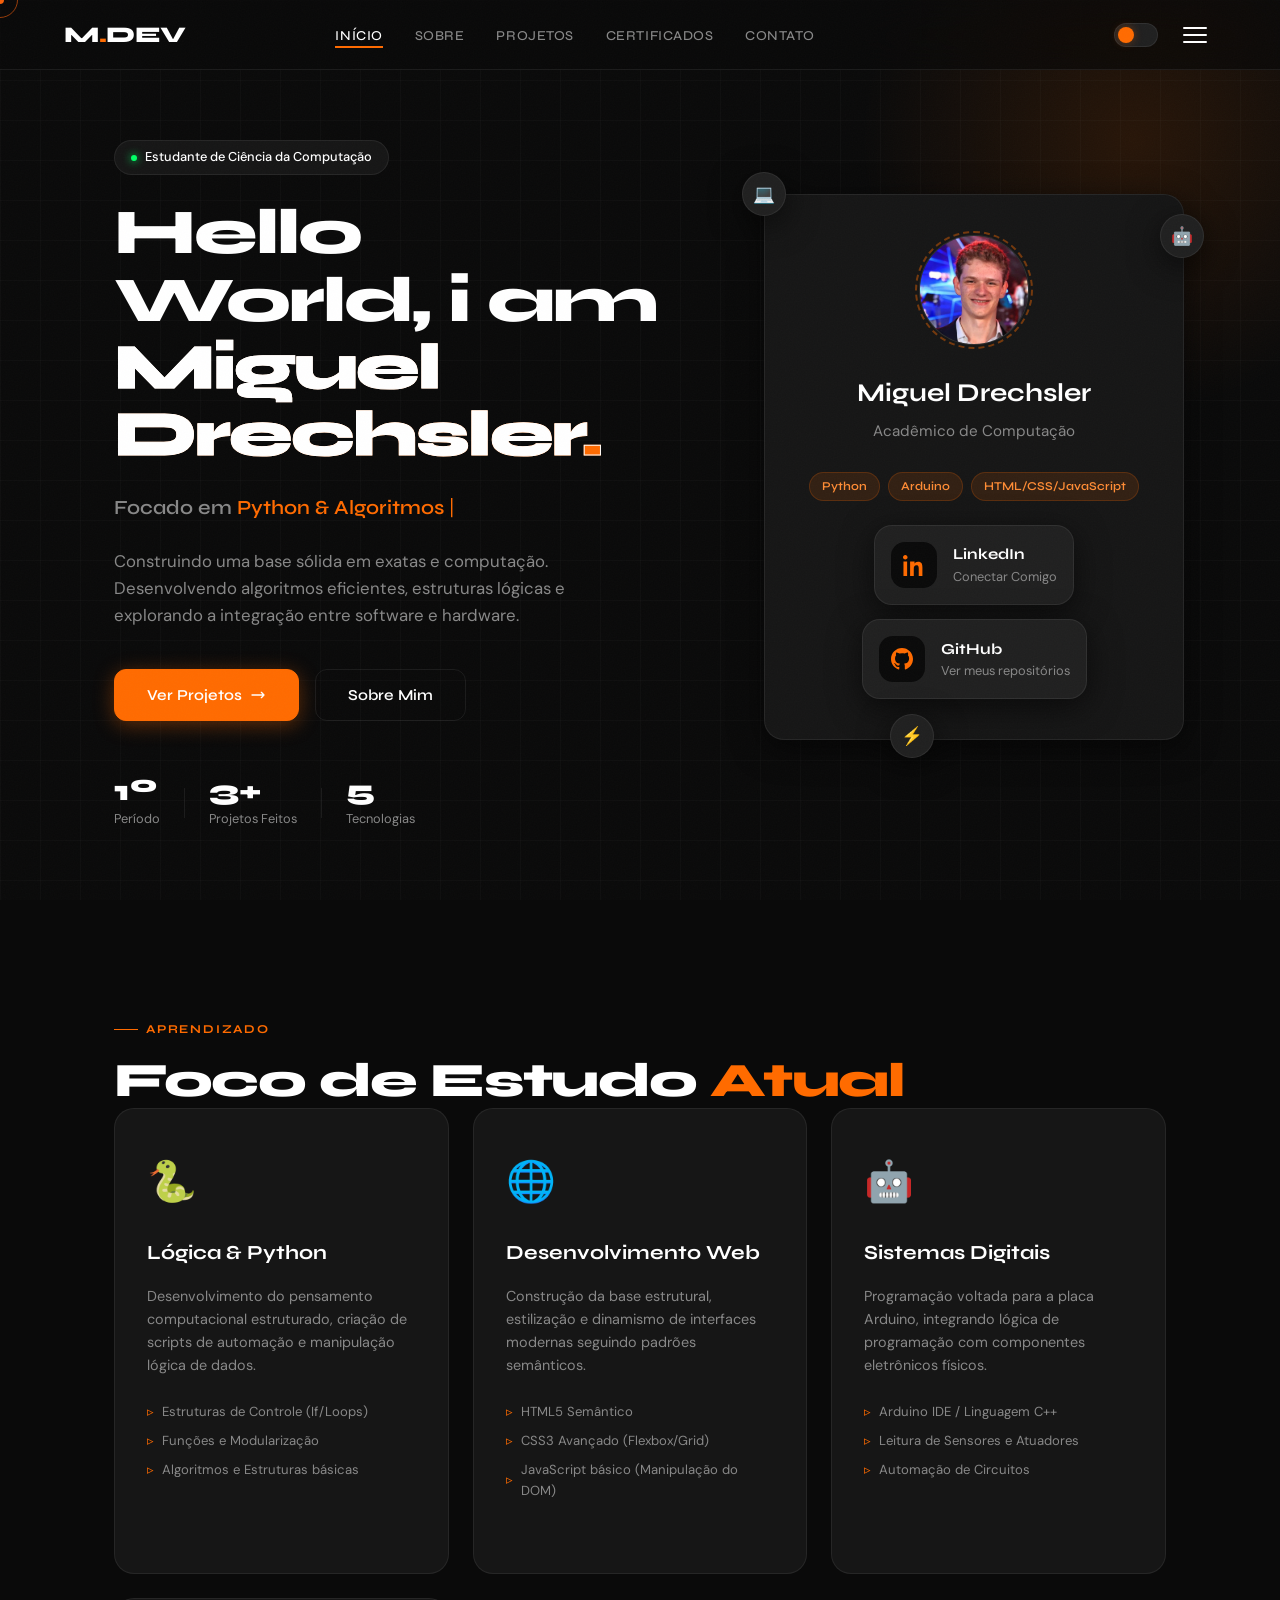
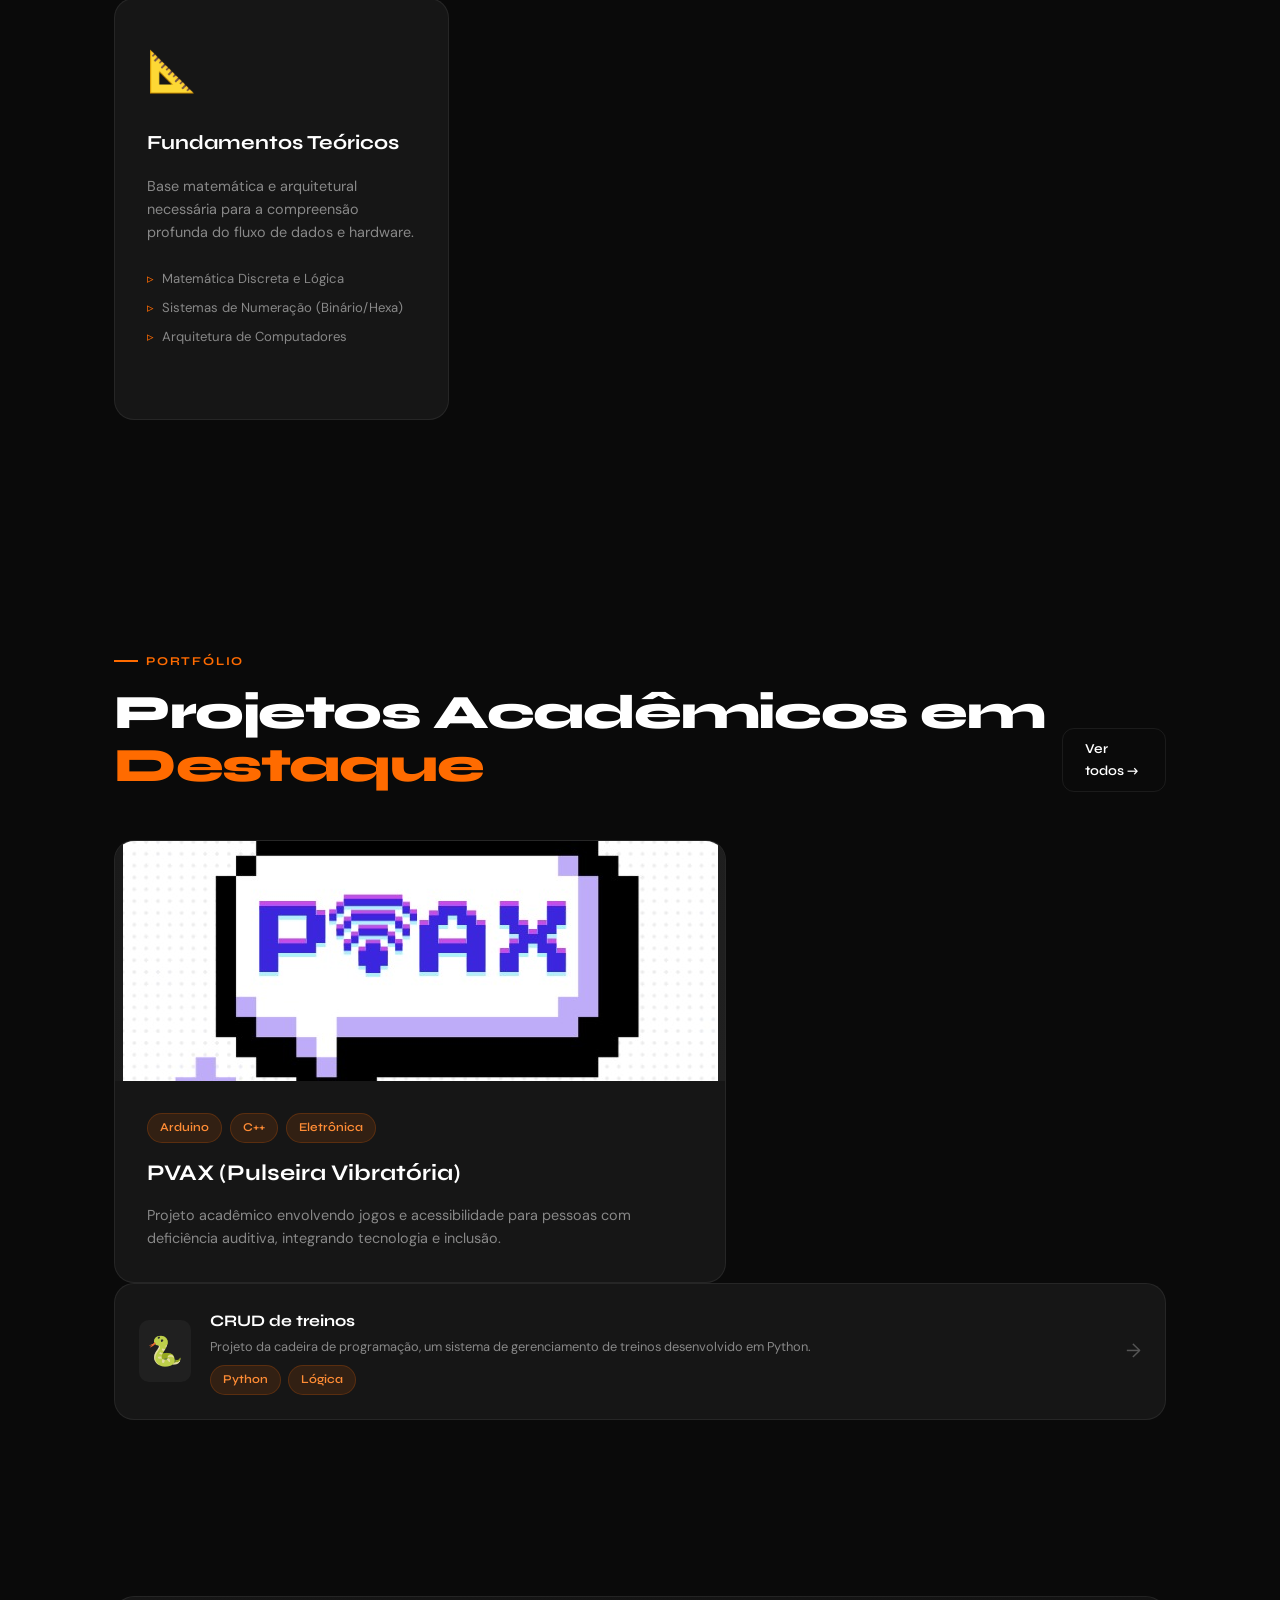
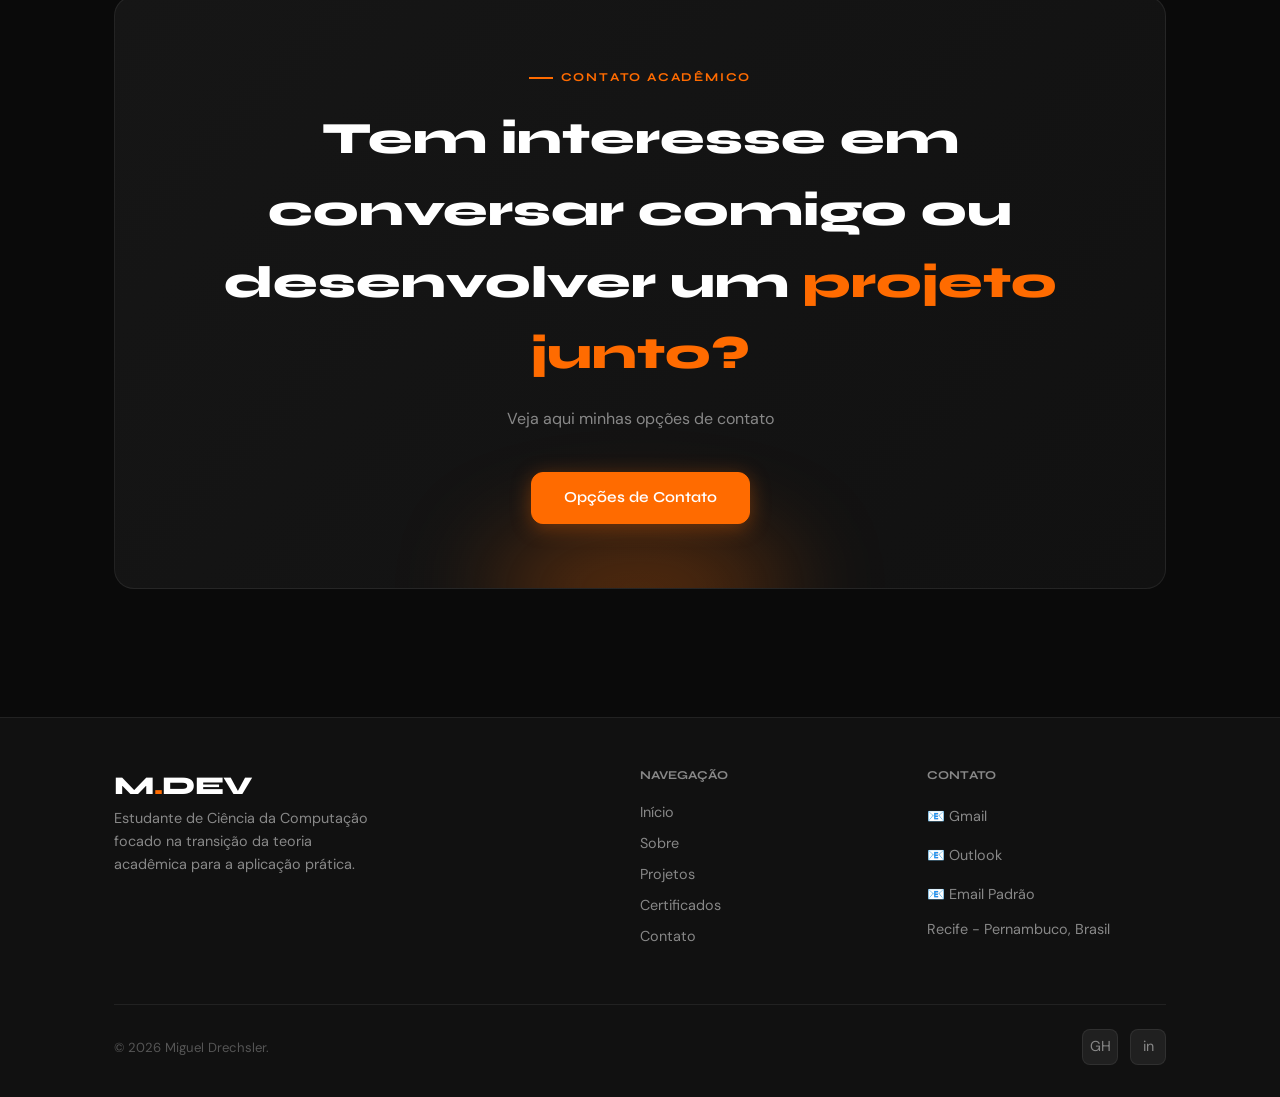
==== Meu Portfolio/index.html @ d8b0ecb0 "Arquivos do Portfolio" ====
<!DOCTYPE html>
<html lang="pt-BR" data-theme="dark">
<head>
  <meta charset="UTF-8">
  <meta name="viewport" content="width=device-width, initial-scale=1.0">
  <meta name="description" content="Portfólio acadêmico e profissional — Ciência da Computação">
  <title>Portfólio - Miguel</title>
  <link rel="stylesheet" href="style.css">
</head>
<body>

<div class="preloader" id="preloader">
  <div class="preloader-inner">
    <div class="preloader-logo">M<span>.</span>DEV</div>
    <div class="preloader-bar"></div>
  </div>
</div>

<div class="cursor">
  <div class="cursor-dot"></div>
  <div class="cursor-ring"></div>
</div>

<div class="progress-bar" id="progressBar"></div>

<nav class="navbar">
  <a href="index.html" class="nav-logo">M<span>.</span>DEV</a>
  <ul class="nav-links">
    <li><a href="index.html" class="active">Início</a></li>
    <li><a href="sobre.html">Sobre</a></li>
    <li><a href="projetos.html">Projetos</a></li>
    <li><a href="certificados.html">Certificados</a></li>
    <li><a href="contato.html">Contato</a></li>
  </ul>
  <div class="nav-actions">
    <button class="theme-toggle" title="Alternar tema">
      <span class="theme-toggle-icon moon"></span>
      <span class="theme-toggle-icon sun"></span>
    </button>
    <button class="hamburger" aria-label="Menu"><span></span><span></span><span></span></button>
  </div>
</nav>

<div class="mobile-menu">
  <a href="index.html">Início</a>
  <a href="sobre.html">Sobre</a>
  <a href="projetos.html">Projetos</a>
  <a href="certificados.html">Certificados</a>
  <a href="contato.html">Contato</a>
</div>

<section class="hero">
  <div class="hero-bg-orb"></div>
  <div class="hero-bg-grid"></div>

  <div class="container hero-inner">
    <div class="hero-content">
      <div class="hero-badge anim-up" style="animation-delay:0.1s">
        <span class="badge-dot"></span>
        Estudante de Ciência da Computação
      </div>

      <h1 class="hero-title anim-up" style="animation-delay:0.2s">
        Hello World, i am<br>
        <span class="hero-name">Miguel Drechsler<span class="dot">.</span></span>
      </h1>

      <div class="hero-roles anim-up" style="animation-delay:0.35s">
        <span class="role-label">Focado em </span>
        <span class="typed-wrapper">
          <span id="typedText" data-phrases='["Python & Algoritmos", "Desenvolvimento Web", "Projetos com Arduino", "JavaScript & Automação"]'>Python & Algoritmos</span>
          <span class="cursor-blink">|</span>
        </span>
      </div>

      <p class="hero-desc anim-up" style="animation-delay:0.5s">
        Construindo uma base sólida em exatas e computação. Desenvolvendo algoritmos eficientes, estruturas lógicas e explorando a integração entre software e hardware.
      </p>

      <div class="hero-actions anim-up" style="animation-delay:0.65s">
        <a href="projetos.html" class="btn btn-primary btn-lg">
          Ver Projetos
          <svg width="16" height="16" fill="none" viewBox="0 0 24 24" stroke="currentColor"><path stroke-linecap="round" stroke-linejoin="round" stroke-width="2" d="M17 8l4 4m0 0l-4 4m4-4H3"/></svg>
        </a>
        <a href="sobre.html" class="btn btn-outline btn-lg">Sobre Mim</a>
      </div>

      <div class="hero-stats anim-up" style="animation-delay:0.8s">
        <div class="stat-item">
          <strong data-counter data-target="1" data-suffix="º">0</strong>
          <span>Período</span>
        </div>
        <div class="stat-divider"></div>
        <div class="stat-item">
          <strong data-counter data-target="3" data-suffix="+">0</strong>
          <span>Projetos Feitos</span>
        </div>
        <div class="stat-divider"></div>
        <div class="stat-item">
          <strong data-counter data-target="5" data-suffix="">0</strong>
          <span>Tecnologias</span>
        </div>
      </div>
    </div>

    <div class="hero-visual anim-up" style="animation-delay:0.4s">
      <div class="hero-card-wrapper">
        <div class="tech-badge badge-1">💻</div>
        <div class="tech-badge badge-2">🤖</div>
        <div class="tech-badge badge-3">⚡</div>
        <div class="hero-card anim-float">
          <div class="hero-avatar">
            <div class="avatar-placeholder">
              <img src="Foto de perfil.jpeg" alt="Miguel Drechsler" class="avatar-image">
            </div>
            <div class="avatar-ring"></div>
          </div>
          <div class="hero-card-body">
            <h3>Miguel Drechsler</h3>
            <p>Acadêmico de Computação</p>
            <div class="hero-card-tags">
              <span class="tag">Python</span>
              <span class="tag">Arduino</span>
              <span class="tag">HTML/CSS/JavaScript</span>
            </div>

            <div class="hero-card-social">
              <a href="https://www.linkedin.com/in/miguel-drechsler" class="social-mini-card anim-float" target="_blank" rel="noreferrer noopener">
                <div class="social-mini-icon">
                  <svg viewBox="0 0 24 24" aria-hidden="true"><path d="M4.98 3.5C4.98 4.88 3.87 6 2.5 6S0 4.88 0 3.5 1.12 1 2.5 1 4.98 2.12 4.98 3.5zM.5 8.25h4V24h-4v-15.75zM8.75 8.25h3.83v2.16h.05c.53-1 1.83-2.06 3.76-2.06 4.03 0 4.78 2.66 4.78 6.12V24h-4v-7.53c0-1.8-.03-4.13-2.52-4.13-2.52 0-2.9 1.96-2.9 3.99V24h-4v-15.75z"/></svg>
                </div>
                <div class="social-mini-text">
                  <span class="social-mini-title">LinkedIn</span>
                  <span class="social-mini-subtitle">Conectar Comigo</span>
                </div>
              </a>

              <a href="https://github.com/miguel-drechsler" class="social-mini-card anim-float" target="_blank" rel="noreferrer noopener">
                <div class="social-mini-icon">
                  <svg viewBox="0 0 24 24" aria-hidden="true"><path d="M12 0C5.37 0 0 5.37 0 12c0 5.3 3.44 9.8 8.21 11.39.6.11.82-.26.82-.58v-2.17c-3.34.73-4.04-1.6-4.04-1.6-.55-1.4-1.34-1.78-1.34-1.78-1.1-.75.08-.74.08-.74 1.21.09 1.84 1.24 1.84 1.24 1.08 1.85 2.83 1.32 3.52 1.01.11-.79.43-1.32.78-1.62-2.67-.3-5.47-1.33-5.47-5.93 0-1.31.47-2.38 1.24-3.22-.13-.3-.54-1.52.12-3.17 0 0 1.01-.32 3.3 1.23a11.5 11.5 0 0 1 3.01-.4c1.02 0 2.05.14 3.01.4 2.28-1.55 3.29-1.23 3.29-1.23.67 1.65.26 2.87.13 3.17.77.84 1.23 1.91 1.23 3.22 0 4.61-2.81 5.62-5.49 5.92.44.38.83 1.13.83 2.28v3.39c0 .32.22.7.83.58C20.56 21.8 24 17.3 24 12c0-6.63-5.37-12-12-12z"/></svg>
                </div>
                <div class="social-mini-text">
                  <span class="social-mini-title">GitHub</span>
                  <span class="social-mini-subtitle">Ver meus repositórios</span>
                </div>
              </a>
            </div>
          </div>
        </div>
      </div>
    </div>
  </div>

  
</section>

<section class="section" id="servicos">
  <div class="container">
    <div class="section-header reveal">
      <p class="section-label">Aprendizado</p>
      <h2 class="section-title">Foco de Estudo <span>Atual</span></h2>
    </div>

    <div class="services-grid">
      <div class="service-card card reveal" data-delay="0">
        <div class="service-icon">🐍</div>
        <h3>Lógica & Python</h3>
        <p>Desenvolvimento do pensamento computacional estruturado, criação de scripts de automação e manipulação lógica de dados.</p>
        <ul class="service-list">
          <li>Estruturas de Controle (If/Loops)</li>
          <li>Funções e Modularização</li>
          <li>Algoritmos e Estruturas básicas</li>
        </ul>
      </div>

      <div class="service-card card reveal" data-delay="100">
        <div class="service-icon">🌐</div>
        <h3>Desenvolvimento Web</h3>
        <p>Construção da base estrutural, estilização e dinamismo de interfaces modernas seguindo padrões semânticos.</p>
        <ul class="service-list">
          <li>HTML5 Semântico</li>
          <li>CSS3 Avançado (Flexbox/Grid)</li>
          <li>JavaScript básico (Manipulação do DOM)</li>
        </ul>
      </div>

      <div class="service-card card reveal" data-delay="200">
        <div class="service-icon">🤖</div>
        <h3>Sistemas Digitais</h3>
        <p>Programação voltada para a placa Arduino, integrando lógica de programação com componentes eletrônicos físicos.</p>
        <ul class="service-list">
          <li>Arduino IDE / Linguagem C++</li>
          <li>Leitura de Sensores e Atuadores</li>
          <li>Automação de Circuitos</li>
        </ul>
      </div>

      <div class="service-card card reveal" data-delay="300">
        <div class="service-icon">📐</div>
        <h3>Fundamentos Teóricos</h3>
        <p>Base matemática e arquitetural necessária para a compreensão profunda do fluxo de dados e hardware.</p>
        <ul class="service-list">
          <li>Matemática Discreta e Lógica</li>
          <li>Sistemas de Numeração (Binário/Hexa)</li>
          <li>Arquitetura de Computadores</li>
        </ul>
      </div>
    </div>
  </div>
</section>

<section class="section featured-section">
  <div class="container">
    <div class="featured-header reveal">
      <div>
        <p class="section-label">Portfólio</p>
        <h2 class="section-title">Projetos Acadêmicos em <span>Destaque</span></h2>
      </div>
      <a href="projetos.html" class="btn btn-outline">Ver todos →</a>
    </div>

    <div class="featured-grid">
      <div class="featured-card card reveal" data-delay="0">
        <div class="featured-img">
          <div class="img-placeholder"><span><img src="pvaxlogo.png" alt="PVAX"></span></div>
          <div class="featured-overlay">
            <a href="projetos.html" class="btn btn-primary">Ver Detalhes</a>
          </div>
        </div>
        <div class="featured-info">
          <div class="featured-meta">
            <span class="tag">Arduino</span>
            <span class="tag">C++</span>
            <span class="tag">Eletrônica</span>
          </div>
          <h3>PVAX (Pulseira Vibratória)</h3>
          <p>Projeto acadêmico envolvendo jogos e acessibilidade para pessoas com deficiência auditiva, integrando tecnologia e inclusão.</p>
          </div>
        </div>
      </div>

      <div class="mini-projects">
        <div class="mini-card card reveal" data-delay="150">
          <div class="mini-icon">🐍</div>
          <div class="mini-info">
            <h4>CRUD de treinos</h4>
            <p>Projeto da cadeira de programação, um sistema de gerenciamento de treinos desenvolvido em Python.</p>
            <div class="mini-tags">
              <span class="tag">Python</span>
              <span class="tag">Lógica</span>
            </div>
          </div>
          <a href="projetos.html" class="mini-arrow">→</a>
        </div>
      </div>
    </div>
  </div>
</section>

<section class="cta-section reveal">
  <div class="container">
    <div class="cta-box">
      <div class="cta-glow"></div>
      <p class="section-label">Contato acadêmico</p>
      <h2>Tem interesse em conversar comigo ou desenvolver um <span>projeto junto?</span></h2>
      <p class="cta-sub">Veja aqui minhas opções de contato</p>
      <div class="cta-actions">
        <a href="contato.html" class="btn btn-primary btn-lg">Opções de Contato</a>
      </div>
    </div>
  </div>
</section>

<footer class="footer">
  <div class="container">
    <div class="footer-grid">
      <div class="footer-brand">
        <a href="index.html" class="nav-logo">M<span>.</span>DEV</a>
        <p>Estudante de Ciência da Computação focado na transição da teoria acadêmica para a aplicação prática.</p>
      </div>
      <div class="footer-col">
        <h4>Navegação</h4>
        <a href="index.html">Início</a>
        <a href="sobre.html">Sobre</a>
        <a href="projetos.html">Projetos</a>
        <a href="certificados.html">Certificados</a>
        <a href="contato.html">Contato</a>
      </div>
      <div class="footer-col">
        <h4>Contato</h4>
        <a href="https://mail.google.com/mail/?view=cm&to=miguel.drechsler@gmail.com" target="_blank" class="email-link">📧 Gmail</a>
        <a href="https://outlook.live.com/mail/0/?to=miguel.drechsler@gmail.com" target="_blank" class="email-link">📧 Outlook</a>
        <a href="mailto:miguel.drechsler@gmail.com" class="email-link">📧 Email Padrão</a>
        <p style="color: var(--text-muted); font-size: 0.9rem; margin-top: 0.5rem;">Recife - Pernambuco, Brasil</p>
      </div>
    </div>
    <div class="footer-bottom">
      <p>© 2026 Miguel Drechsler.</p>
      <div class="footer-social">
        <a href="https://github.com/miguel-drechsler" class="social-icon" title="GitHub">GH</a>
        <a href="https://www.linkedin.com/in/miguel-drechsler" class="social-icon" title="LinkedIn">in</a>
      </div>
    </div>
  </div>
</footer>

<button class="scroll-top" id="scrollTop" title="Voltar ao topo">↑</button>

<script src="main.js"></script>
</body>
</html>
---- Meu Portfolio/style.css ----
@import url('https://fonts.googleapis.com/css2?family=Syne:wght@400;500;600;700;800&family=DM+Sans:ital,opsz,wght@0,9..40,300;0,9..40,400;0,9..40,500;1,9..40,300&display=swap');

/* ── VARIÁVEIS ── */
:root {
  --orange:        #FF6B00;
  --orange-light:  #FF8C35;
  --orange-dim:    rgba(255, 107, 0, 0.12);
  --orange-glow:   rgba(255, 107, 0, 0.35);

  --bg:            #0A0A0A;
  --bg-2:          #111111;
  --bg-3:          #1A1A1A;
  --surface:       #161616;
  --surface-2:     #202020;
  --border:        rgba(255,255,255,0.07);
  --border-hover:  rgba(255, 107, 0, 0.45);
  --text:          #ffffff;
  --text-muted:    #888888;
  --text-dim:      #555555;
  --shadow:        0 8px 32px rgba(0,0,0,0.6);
  --shadow-orange: 0 8px 32px rgba(255,107,0,0.25);

  --font-head:     'Syne', sans-serif;
  --font-body:     'DM Sans', sans-serif;

  --radius:        12px;
  --radius-lg:     20px;
  --transition:    0.3s cubic-bezier(0.4, 0, 0.2, 1);
  --nav-h:         70px;
}

[data-theme="light"] {
  --bg:            #FAFAFA;
  --bg-2:          #F3F3F3;
  --bg-3:          #ECECEC;
  --surface:       #FFFFFF;
  --surface-2:     #F7F7F7;
  --border:        rgba(0,0,0,0.08);
  --border-hover:  rgba(255, 107, 0, 0.5);
  --text:          #111111;
  --text-muted:    #666666;
  --text-dim:      #AAAAAA;
  --shadow:        0 8px 32px rgba(0,0,0,0.10);
  --shadow-orange: 0 8px 32px rgba(255,107,0,0.18);
}

/* ── RESET ── */
*, *::before, *::after { box-sizing: border-box; margin: 0; padding: 0; }
html { scroll-behavior: smooth; font-size: 16px; }
body {
  font-family: var(--font-body);
  background: var(--bg);
  color: var(--text);
  line-height: 1.6;
  transition: background var(--transition), color var(--transition);
  overflow-x: hidden;
}
a { color: inherit; text-decoration: none; }
img { max-width: 100%; display: block; }
ul { list-style: none; }

::-webkit-scrollbar { width: 6px; }
::-webkit-scrollbar-track { background: var(--bg); }
::-webkit-scrollbar-thumb { background: var(--orange); border-radius: 3px; }
::selection { background: var(--orange); color: #fff; }

/* ── CURSOR ── */
body { cursor: none; }
.cursor {
  position: fixed;
  top: 0;
  left: 0;
  pointer-events: none;
  z-index: 9999;
  mix-blend-mode: difference;
}
.cursor-dot {
  width: 8px; height: 8px;
  background: var(--orange);
  border-radius: 50%;
  position: fixed;
  transform: translate(-50%, -50%);
  transition: transform 0.1s;
}
.cursor-ring {
  width: 36px; height: 36px;
  border: 1.5px solid var(--orange);
  border-radius: 50%;
  position: fixed;
  transform: translate(-50%, -50%);
  transition: transform 0.15s, width 0.25s, height 0.25s, opacity 0.25s;
  opacity: 0.6;
}
.cursor-ring.hover { width: 56px; height: 56px; opacity: 1; }

body::after {
  content: ''; position: fixed; inset: 0; pointer-events: none; z-index: 9990; opacity: 0.025;
  background-image: url("data:image/svg+xml,%3Csvg viewBox='0 0 200 200' xmlns='http://www.w3.org/2000/svg'%3E%3Cfilter id='n'%3E%3CfeTurbulence type='fractalNoise' baseFrequency='0.75' numOctaves='4' stitchTiles='stitch'/%3E%3C/filter%3E%3Crect width='100%25' height='100%25' filter='url(%23n)' opacity='1'/%3E%3C/svg%3E");
  background-size: 200px;
}

/* ── NAVBAR ── */
.navbar {
  position: fixed; top: 0; left: 0; right: 0; height: var(--nav-h); z-index: 1000;
  display: flex; align-items: center; padding: 0 5%; background: rgba(10,10,10,0.75);
  backdrop-filter: blur(20px) saturate(180%); border-bottom: 1px solid var(--border); transition: background var(--transition), border-color var(--transition);
}
[data-theme="light"] .navbar { background: rgba(250,250,250,0.82); }
.nav-logo { font-family: var(--font-head); font-weight: 800; font-size: 1.4rem; letter-spacing: -0.5px; color: var(--text); flex: 0 0 auto; }
.nav-logo span { color: var(--orange); }
.nav-links { display: flex; align-items: center; gap: 2rem; margin: 0 auto; }
.nav-links a { font-family: var(--font-head); font-size: 0.85rem; font-weight: 500; letter-spacing: 0.04em; text-transform: uppercase; color: var(--text-muted); position: relative; transition: color var(--transition); }
.nav-links a::after { content: ''; position: absolute; bottom: -4px; left: 0; width: 0; height: 1.5px; background: var(--orange); transition: width var(--transition); }
.nav-links a:hover, .nav-links a.active { color: var(--text); }
.nav-links a:hover::after, .nav-links a.active::after { width: 100%; }
.nav-actions { display: flex; align-items: center; gap: 1rem; margin-left: auto; }

/* ── TOGGLE ── */
.theme-toggle { width: 44px; height: 24px; background: var(--surface-2); border: 1px solid var(--border); border-radius: 12px; cursor: pointer; position: relative; transition: background var(--transition); }
.hamburger { width: 42px; height: 42px; align-items: center; justify-content: center; }
.theme-toggle::before { content: ''; position: absolute; top: 3px; left: 3px; width: 16px; height: 16px; background: var(--orange); border-radius: 50%; transition: transform var(--transition); box-shadow: 0 0 8px var(--orange-glow); }
[data-theme="light"] .theme-toggle::before { transform: translateX(20px); }
.theme-toggle-icon { position: absolute; font-size: 0.65rem; top: 50%; transform: translateY(-50%); }
.theme-toggle-icon.moon { right: 6px; }
.theme-toggle-icon.sun  { left: 6px; }

/* ── HERO ── */
.hero { min-height: 100vh; display: flex; align-items: center; position: relative; padding-top: var(--nav-h); overflow: hidden; }
.hero-bg-orb { position: absolute; top: -15%; right: -10%; width: 550px; height: 550px; background: radial-gradient(circle, var(--orange-dim) 0%, transparent 70%); pointer-events: none; }
.hero-bg-grid { position: absolute; inset: 0; background-image: linear-gradient(var(--border) 1px, transparent 1px), linear-gradient(90deg, var(--border) 1px, transparent 1px); background-size: 40px 40px; opacity: 0.3; pointer-events: none; }
.hero-inner { display: grid; grid-template-columns: 1.1fr 0.9fr; gap: 3rem; align-items: center; }
.hero-badge { display: inline-flex; align-items: center; gap: 0.5rem; background: var(--surface); border: 1px solid var(--border); padding: 0.4rem 1rem; border-radius: 50px; font-size: 0.8rem; font-weight: 500; margin-bottom: 1.5rem; }
.badge-dot { width: 6px; height: 6px; background: #00FF66; border-radius: 50%; box-shadow: 0 0 8px #00FF66; }
.hero-title { font-family: var(--font-head); font-size: clamp(2.5rem, 5vw, 4.2rem); font-weight: 800; line-height: 1.05; letter-spacing: -0.03em; margin-bottom: 1.5rem; }
.hero-name { color: transparent; -webkit-text-stroke: 1px var(--text); background: linear-gradient(135deg, var(--text), var(--orange)); -webkit-background-clip: text; background-clip: text; color: inherit; }
.hero-name .dot { color: var(--orange); }
.hero-roles { font-family: var(--font-head); font-size: 1.25rem; font-weight: 600; margin-bottom: 1.5rem; }
.hero-roles .role-label { color: var(--text-muted); }
.typed-wrapper { color: var(--orange); position: relative; }
.cursor-blink { animation: fadeIn 0.6s infinite alternate; font-weight: 300; }
.hero-desc { font-size: 1.05rem; color: var(--text-muted); max-width: 520px; margin-bottom: 2.5rem; }
.hero-actions { display: flex; gap: 1rem; margin-bottom: 3.5rem; }
.hero-stats { display: flex; align-items: center; gap: 1.5rem; }
.stat-item { display: flex; flex-direction: column; }
.stat-item strong { font-family: var(--font-head); font-size: 1.8rem; font-weight: 800; color: var(--text); line-height: 1; }
.stat-item span { font-size: 0.8rem; color: var(--text-muted); margin-top: 0.25rem; }
.stat-divider { width: 1px; height: 30px; background: var(--border); }

/* VISUAL HERO */
.hero-visual { position: relative; display: flex; align-items: center; justify-content: flex-end; }
.hero-card-wrapper { position: relative; width: 100%; max-width: 420px; overflow: visible; transform: translate(18px, -18px); }
.hero-card { background: var(--surface); border: 1px solid var(--border); padding: 2.5rem; border-radius: var(--radius-lg); box-shadow: var(--shadow); text-align: center; position: relative; z-index: 1; }
.hero-avatar { width: 110px; height: 110px; margin: 0 auto 1.75rem; position: relative; }
.avatar-placeholder { width: 100%; height: 100%; background: var(--surface-2); border-radius: 50%; overflow: hidden; display: flex; align-items: center; justify-content: center; border: 1px solid var(--border); }
.avatar-placeholder img.avatar-image { width: 100%; height: 100%; object-fit: cover; display: block; }
.avatar-ring { position: absolute; inset: -4px; border: 2px dashed var(--orange); border-radius: 50%; animation: spin 20s linear infinite; opacity: 0.4; }
.hero-card h3 { font-family: var(--font-head); font-size: 1.6rem; font-weight: 700; margin-bottom: 0.35rem; }
.hero-card p { font-size: 0.95rem; color: var(--text-muted); margin-bottom: 1.75rem; }
.hero-card-tags { display: flex; justify-content: center; gap: 0.5rem; flex-wrap: wrap; }

.hero-card-social {
  display: flex;
  flex-wrap: wrap;
  justify-content: center;
  gap: 0.9rem;
  margin-top: 1.5rem;
}

.social-mini-card {
  display: flex;
  align-items: center;
  gap: 1rem;
  min-width: 170px;
  padding: 1rem 1rem;
  background: var(--surface-2);
  border: 1px solid var(--border);
  border-radius: 18px;
  box-shadow: var(--shadow);
  transition: transform var(--transition), border-color var(--transition), box-shadow var(--transition), background var(--transition);
}

.social-mini-card:hover {
  transform: translateY(-6px);
  border-color: var(--orange);
  box-shadow: var(--shadow-orange);
}

.social-mini-icon {
  width: 46px;
  height: 46px;
  display: grid;
  place-items: center;
  background: var(--bg);
  border-radius: 14px;
}

.social-mini-icon svg {
  width: 22px;
  height: 22px;
  fill: var(--orange);
}

.social-mini-text {
  display: flex;
  flex-direction: column;
  text-align: left;
}

.social-mini-title {
  font-family: var(--font-head);
  font-size: 0.95rem;
  font-weight: 700;
}

.social-mini-subtitle {
  font-size: 0.8rem;
  color: var(--text-muted);
}

.social-mini-card:hover .social-mini-icon {
  transform: translateY(-1px);
}

.tech-badge {
  position: absolute;
  width: 44px;
  height: 44px;
  display: flex;
  align-items: center;
  justify-content: center;
  font-size: 1.1rem;
  background: var(--surface-2);
  border: 1px solid var(--border);
  border-radius: 50%;
  box-shadow: var(--shadow);
  animation: float 4s ease-in-out infinite;
  z-index: 2;
}
.badge-1 { top: -22px; left: -22px; animation-delay: 0s; }
.badge-2 { top: 20px; right: -20px; animation-delay: 1s; }
.badge-3 { bottom: -18px; left: 30%; animation-delay: 2s; }

.scroll-hint { position: absolute; bottom: 2rem; left: 50%; transform: translateX(-50%); display: flex; flex-direction: column; align-items: center; gap: 0.5rem; font-size: 0.75rem; color: var(--text-dim); letter-spacing: 0.05em; text-transform: uppercase; }
.scroll-mouse { width: 18px; height: 28px; border: 1.5px solid var(--text-dim); border-radius: 10px; position: relative; }
.scroll-wheel { width: 3px; height: 6px; background: var(--orange); border-radius: 2px; position: absolute; top: 4px; left: 50%; transform: translateX(-50%); animation: float 1.5s infinite; }

/* ── CARDS CORRIGIDOS (Z-INDEX ADICIONADO) ── */
.card {
  background: var(--surface);
  border: 1px solid var(--border);
  border-radius: var(--radius-lg);
  transition: all var(--transition);
  position: relative;
  overflow: hidden;
  z-index: 1; /* Mantém o conteúdo base por cima do background */
}
.card::before {
  content: '';
  position: absolute;
  inset: 0;
  border-radius: var(--radius-lg);
  border: 1px solid transparent;
  background: linear-gradient(var(--surface), var(--surface)) padding-box, linear-gradient(135deg, transparent 40%, var(--orange) 100%) border-box;
  opacity: 0;
  transition: opacity var(--transition);
  z-index: -1; /* FIX: Joga o efeito visual para trás, evitando ocultar textos */
}
.card:hover { transform: translateY(-4px); box-shadow: var(--shadow-orange); }
.card:hover::before { opacity: 1; }

.services-grid { display: grid; grid-template-columns: repeat(auto-fit, minmax(250px, 1fr)); gap: 1.5rem; }
.service-card { padding: 2.5rem 2rem; }
.service-icon { font-size: 2.5rem; margin-bottom: 1.5rem; }
.service-card h3 { font-family: var(--font-head); font-size: 1.25rem; font-weight: 700; margin-bottom: 1rem; }
.service-card p { font-size: 0.9rem; color: var(--text-muted); margin-bottom: 1.5rem; }
.service-list { display: flex; flex-direction: column; gap: 0.5rem; margin-bottom: 2rem; }
.service-list li { font-size: 0.82rem; color: var(--text-muted); display: flex; align-items: center; gap: 0.5rem; }
.service-list li::before { content: '▹'; color: var(--orange); }
.service-link { font-family: var(--font-head); font-size: 0.8rem; font-weight: 700; color: var(--orange); text-transform: uppercase; }

.featured-header { display: flex; justify-content: space-between; align-items: flex-end; margin-bottom: 3rem; }
.featured-grid { display: grid; grid-template-columns: 1.2fr 0.8fr; gap: 2rem; }
.featured-card { display: flex; flex-direction: column; height: 100%; }
.featured-img { height: 240px; background: var(--surface-2); position: relative; overflow: hidden; }
.img-placeholder { width: 100%; height: 100%; display: flex; align-items: center; justify-content: center; font-size: 4rem; background: linear-gradient(135deg, var(--bg-3), var(--surface-2)); }
.featured-overlay { position: absolute; inset: 0; background: rgba(10,10,10,0.8); display: flex; align-items: center; justify-content: center; opacity: 0; transition: opacity var(--transition); }
.featured-card:hover .featured-overlay { opacity: 1; }
.featured-info { padding: 2rem; display: flex; flex-direction: column; gap: 0.8rem; }
.featured-meta { display: flex; gap: 0.5rem; }
.featured-info h3 { font-family: var(--font-head); font-size: 1.4rem; font-weight: 700; }
.featured-info p { font-size: 0.9rem; color: var(--text-muted); }
.featured-links { display: flex; gap: 1rem; margin-top: 0.5rem; }
.featured-link { font-size: 0.85rem; font-weight: 600; color: var(--orange); }

.mini-projects { display: flex; flex-direction: column; gap: 1rem; }
.mini-card { display: flex; align-items: center; padding: 1.5rem; gap: 1.2rem; }
.mini-icon { font-size: 1.8rem; padding: 0.5rem; background: var(--surface-2); border-radius: 10px; }
.mini-info { flex: 1; }
.mini-info h4 { font-family: var(--font-head); font-size: 1rem; font-weight: 700; margin-bottom: 0.2rem; }
.mini-info p { font-size: 0.8rem; color: var(--text-muted); margin-bottom: 0.5rem; }
.mini-tags { display: flex; gap: 0.4rem; }
.mini-arrow { font-size: 1.2rem; color: var(--text-dim); transition: color var(--transition); }
.mini-card:hover .mini-arrow { color: var(--orange); }

.cta-section { padding: 4rem 0 8rem; }
.cta-box { background: linear-gradient(135deg, var(--surface) 0%, var(--bg-2) 100%); border: 1px solid var(--border); padding: 4rem 2rem; border-radius: var(--radius-lg); text-align: center; position: relative; overflow: hidden; }
.cta-glow { position: absolute; bottom: -50px; left: 50%; transform: translateX(-50%); width: 300px; height: 100px; background: var(--orange-glow); filter: blur(50px); border-radius: 50%; pointer-events: none; }
.cta-box h2 { font-family: var(--font-head); font-size: clamp(1.8rem, 4vw, 2.8rem); font-weight: 800; margin-bottom: 1rem; }
.cta-box h2 span { color: var(--orange); }
.cta-sub { color: var(--text-muted); max-width: 500px; margin: 0 auto 2.5rem; font-size: 1rem; }
.cta-actions { display: flex; justify-content: center; gap: 1rem; }

/* ── BOTOES ── */
.btn { display: inline-flex; align-items: center; gap: 0.5rem; padding: 0.6rem 1.4rem; border-radius: var(--radius); font-family: var(--font-head); font-size: 0.85rem; font-weight: 600; cursor: pointer; transition: all var(--transition); border: 1.5px solid transparent; position: relative; overflow: hidden; }
.btn::after { content: ''; position: absolute; inset: 0; background: rgba(255,255,255,0.1); transform: translateY(100%); transition: transform 0.35s cubic-bezier(0.4,0,0.2,1); }
.btn:hover::after { transform: translateY(0); }
.btn-primary { background: var(--orange); color: #fff; border-color: var(--orange); box-shadow: 0 4px 20px var(--orange-glow); }
.btn-primary:hover { transform: translateY(-2px); box-shadow: 0 8px 28px var(--orange-glow); }
.btn-outline { background: transparent; color: var(--text); border-color: var(--border); }
.btn-outline:hover { border-color: var(--orange); color: var(--orange); transform: translateY(-2px); }
.btn-lg { padding: 0.8rem 2rem; font-size: 0.95rem; }

/* HAMBURGER */
.hamburger { display: flex; flex-direction: column; gap: 5px; cursor: pointer; padding: 4px; border: none; background: transparent; }
.hamburger span { display: block; width: 24px; height: 2px; background: var(--text); border-radius: 2px; transition: all var(--transition); }
.hamburger.open span:nth-child(1) { transform: translateY(7px) rotate(45deg); }
.hamburger.open span:nth-child(2) { opacity: 0; }
.hamburger.open span:nth-child(3) { transform: translateY(-7px) rotate(-45deg); }

.mobile-menu { display: none; position: fixed; top: var(--nav-h); left: 0; right: 0; background: var(--bg-2); border-bottom: 1px solid var(--border); padding: 2rem 5%; flex-direction: column; gap: 1.5rem; z-index: 999; transform: translateY(-10px); opacity: 0; transition: all var(--transition); }
.mobile-menu.open { display: flex; transform: translateY(0); opacity: 1; }
.mobile-menu a { font-family: var(--font-head); font-size: 1.1rem; font-weight: 600; color: var(--text-muted); transition: color var(--transition); }
.mobile-menu a:hover { color: var(--orange); }

.container { max-width: 1180px; margin: 0 auto; padding: 0 5%; }
.section { padding: 7rem 0; }
.section-label { display: inline-flex; align-items: center; gap: 0.5rem; font-family: var(--font-head); font-size: 0.75rem; font-weight: 700; letter-spacing: 0.15em; text-transform: uppercase; color: var(--orange); margin-bottom: 1rem; }
.section-label::before { content: ''; display: block; width: 24px; height: 1.5px; background: var(--orange); }
.section-title { font-family: var(--font-head); font-size: clamp(2rem, 4vw, 3rem); font-weight: 800; line-height: 1.1; letter-spacing: -0.03em; color: var(--text); }
.section-title span { color: var(--orange); }

.page-hero { padding: calc(var(--nav-h) + 4rem) 0 4rem; background: var(--bg); position: relative; overflow: hidden; }
.page-hero::before { content: ''; position: absolute; top: 0; left: -10%; width: 60%; height: 100%; background: radial-gradient(ellipse at center, var(--orange-dim) 0%, transparent 70%); pointer-events: none; }
.page-hero-title { font-family: var(--font-head); font-size: clamp(2.5rem, 6vw, 4.5rem); font-weight: 800; letter-spacing: -0.04em; line-height: 1; }
.page-hero-sub { color: var(--text-muted); font-size: 1.1rem; margin-top: 1rem; max-width: 540px; }

.tag { display: inline-block; padding: 0.25rem 0.75rem; background: var(--orange-dim); color: var(--orange-light); border: 1px solid rgba(255,107,0,0.2); border-radius: 50px; font-size: 0.75rem; font-weight: 600; font-family: var(--font-head); }
.grid-2 { display: grid; grid-template-columns: repeat(2, 1fr); gap: 1.5rem; }
.grid-3 { display: grid; grid-template-columns: repeat(3, 1fr); gap: 1.5rem; }

@keyframes fadeUp { from { opacity: 0; transform: translateY(30px); } to { opacity: 1; transform: translateY(0); } }
@keyframes fadeIn { from { opacity: 0; } to { opacity: 1; } }
@keyframes float { 0%, 100% { transform: translateY(0); } 50% { transform: translateY(-8px); } }
@keyframes spin { to { transform: rotate(360deg); } }

.anim-up { animation: fadeUp 0.7s ease both; }
.anim-float { animation: float 3s ease-in-out infinite; }
.reveal { opacity: 0; transform: translateY(32px); transition: opacity 0.7s ease, transform 0.7s ease; }
.reveal.visible { opacity: 1; transform: translateY(0); }

.footer { background: var(--bg-2); border-top: 1px solid var(--border); padding: 3rem 0 2rem; }
.footer-grid { display: grid; grid-template-columns: 2fr 1fr 1fr; gap: 3rem; margin-bottom: 3rem; }
.footer-brand .nav-logo { font-size: 1.6rem; margin-bottom: 0.75rem; }
.footer-brand p { color: var(--text-muted); font-size: 0.9rem; max-width: 260px; }
.footer-col h4 { font-family: var(--font-head); font-size: 0.75rem; font-weight: 700; text-transform: uppercase; color: var(--text-muted); margin-bottom: 1rem; }
.footer-col a { display: block; color: var(--text-muted); font-size: 0.9rem; margin-bottom: 0.5rem; transition: color var(--transition); }
.footer-col a:hover { color: var(--orange); }
.footer-bottom { border-top: 1px solid var(--border); padding-top: 1.5rem; display: flex; justify-content: space-between; align-items: center; flex-wrap: wrap; gap: 1rem; }
.footer-bottom p { color: var(--text-dim); font-size: 0.82rem; }
.footer-social { display: flex; gap: 0.75rem; }
.social-icon { width: 36px; height: 36px; background: var(--surface-2); border: 1px solid var(--border); border-radius: 8px; display: inline-flex; align-items: center; justify-content: center; font-size: 0.9rem; color: var(--text-muted); transition: all var(--transition); }
.social-icon:hover { background: var(--orange); border-color: var(--orange); color: #fff; transform: translateY(-3px); }

.preloader { position: fixed; inset: 0; background: var(--bg); z-index: 99999; display: flex; align-items: center; justify-content: center; transition: opacity 0.6s ease, visibility 0.6s ease; }
.preloader.hidden { opacity: 0; visibility: hidden; }
.preloader-inner { text-align: center; }
.preloader-logo { font-family: var(--font-head); font-size: 2rem; font-weight: 800; margin-bottom: 1.5rem; color: var(--text); }
.preloader-logo span { color: var(--orange); }
.preloader-bar { width: 200px; height: 2px; background: var(--surface-2); border-radius: 2px; overflow: hidden; margin: 0 auto; position: relative; }
.preloader-bar::after { content: ''; display: block; height: 100%; background: var(--orange); animation: shimmer 1.2s linear infinite; background-size: 200%; background-image: linear-gradient(90deg, transparent, var(--orange), transparent); }

.scroll-top { position: fixed; bottom: 2rem; right: 2rem; width: 44px; height: 44px; background: var(--orange); color: #fff; border-radius: 10px; display: flex; align-items: center; justify-content: center; font-size: 1.2rem; cursor: pointer; z-index: 500; opacity: 0; transform: translateY(20px); transition: all var(--transition); box-shadow: var(--shadow-orange); border: none; }
.scroll-top.visible { opacity: 1; transform: translateY(0); }
.progress-bar { position: fixed; top: 0; left: 0; height: 2px; background: var(--orange); z-index: 9998; width: 0%; transition: width 0.1s linear; }

/* ── EMAIL LINKS ── */
.email-link { display: block; color: var(--orange); text-decoration: none; font-size: 0.9rem; padding: 0.25rem 0; margin-bottom: 0.5rem; transition: color var(--transition); }
.email-link:hover { color: var(--orange-light); text-decoration: underline; }

@keyframes shimmer { 0% { background-position: 200% 0; } 100% { background-position: -200% 0; } }

@media (max-width: 1024px) { .hero-inner { grid-template-columns: 1fr; gap: 4rem; text-align: center; } .hero-desc { margin: 0 auto 2.5rem; } .hero-actions { justify-content: center; } .hero-stats { justify-content: center; } .featured-grid { grid-template-columns: 1fr; } .grid-3 { grid-template-columns: repeat(2, 1fr); } .footer-grid { grid-template-columns: 1fr 1fr; } }
@media (max-width: 768px) { .nav-links { display: none; } .hamburger { display: flex; } .nav-actions { margin-left: auto; } .nav-actions .btn { display: none; } .grid-2, .grid-3, .services-grid { grid-template-columns: 1fr; } .footer-grid { grid-template-columns: 1fr; gap: 2rem; } .footer-bottom { flex-direction: column; text-align: center; } .scroll-top { bottom: 1.5rem; right: 1.5rem; } body { cursor: auto; } .cursor { display: none; } .floating-badge { display: none; } .hero-visual { justify-content: center; } .hero-card-wrapper { transform: none; margin: 0 auto; } }
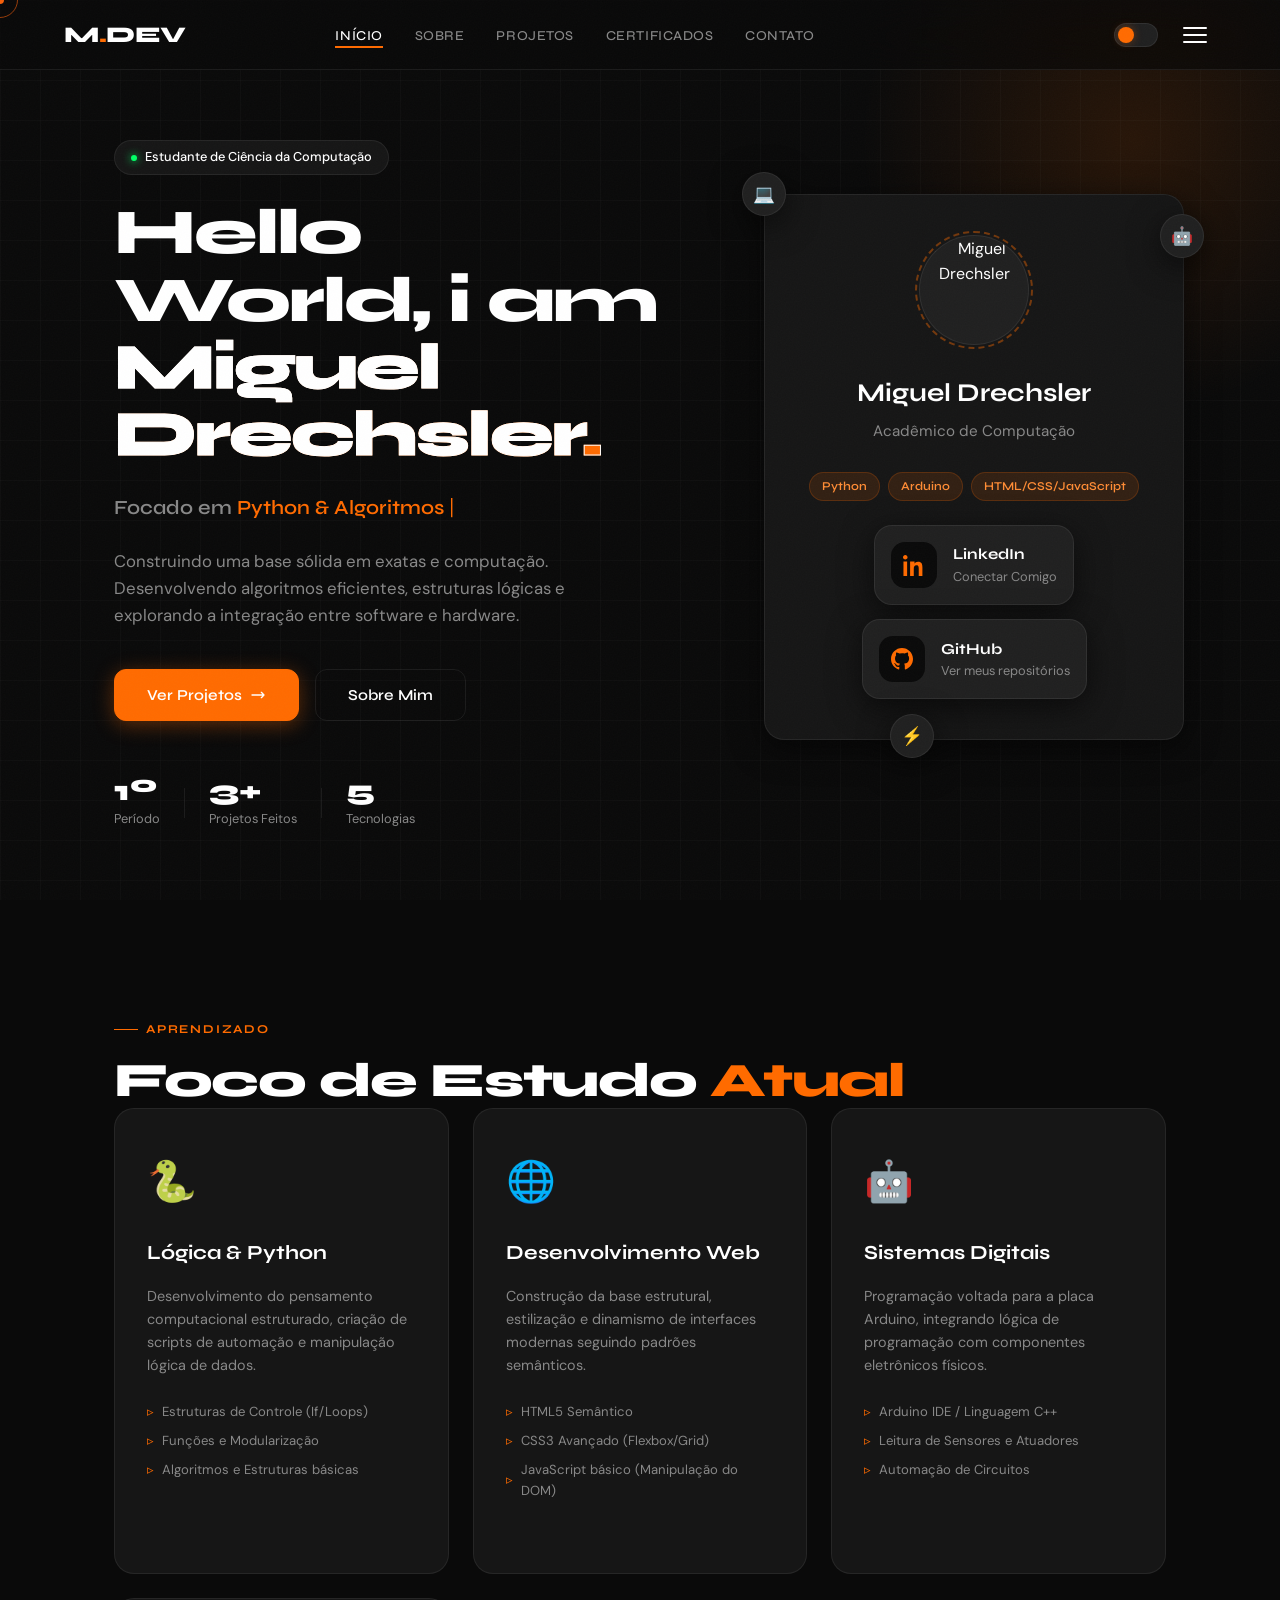
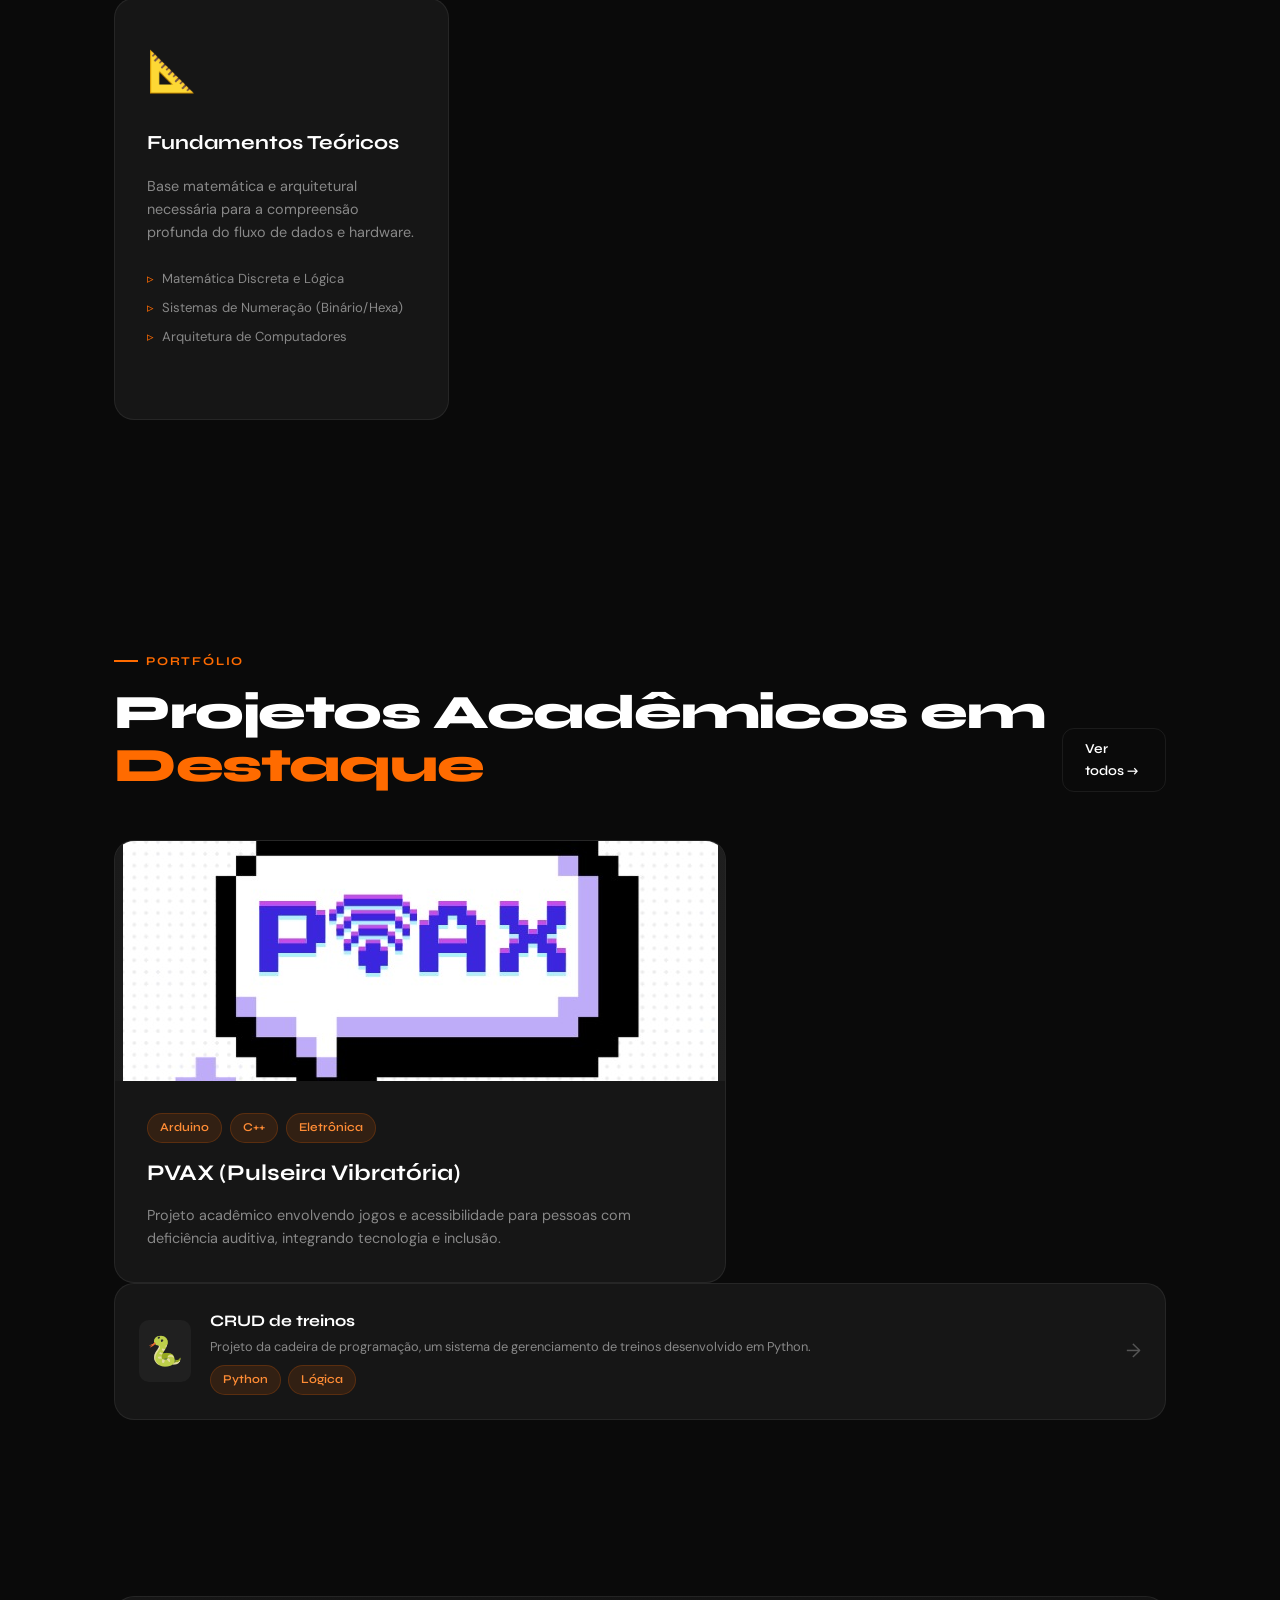
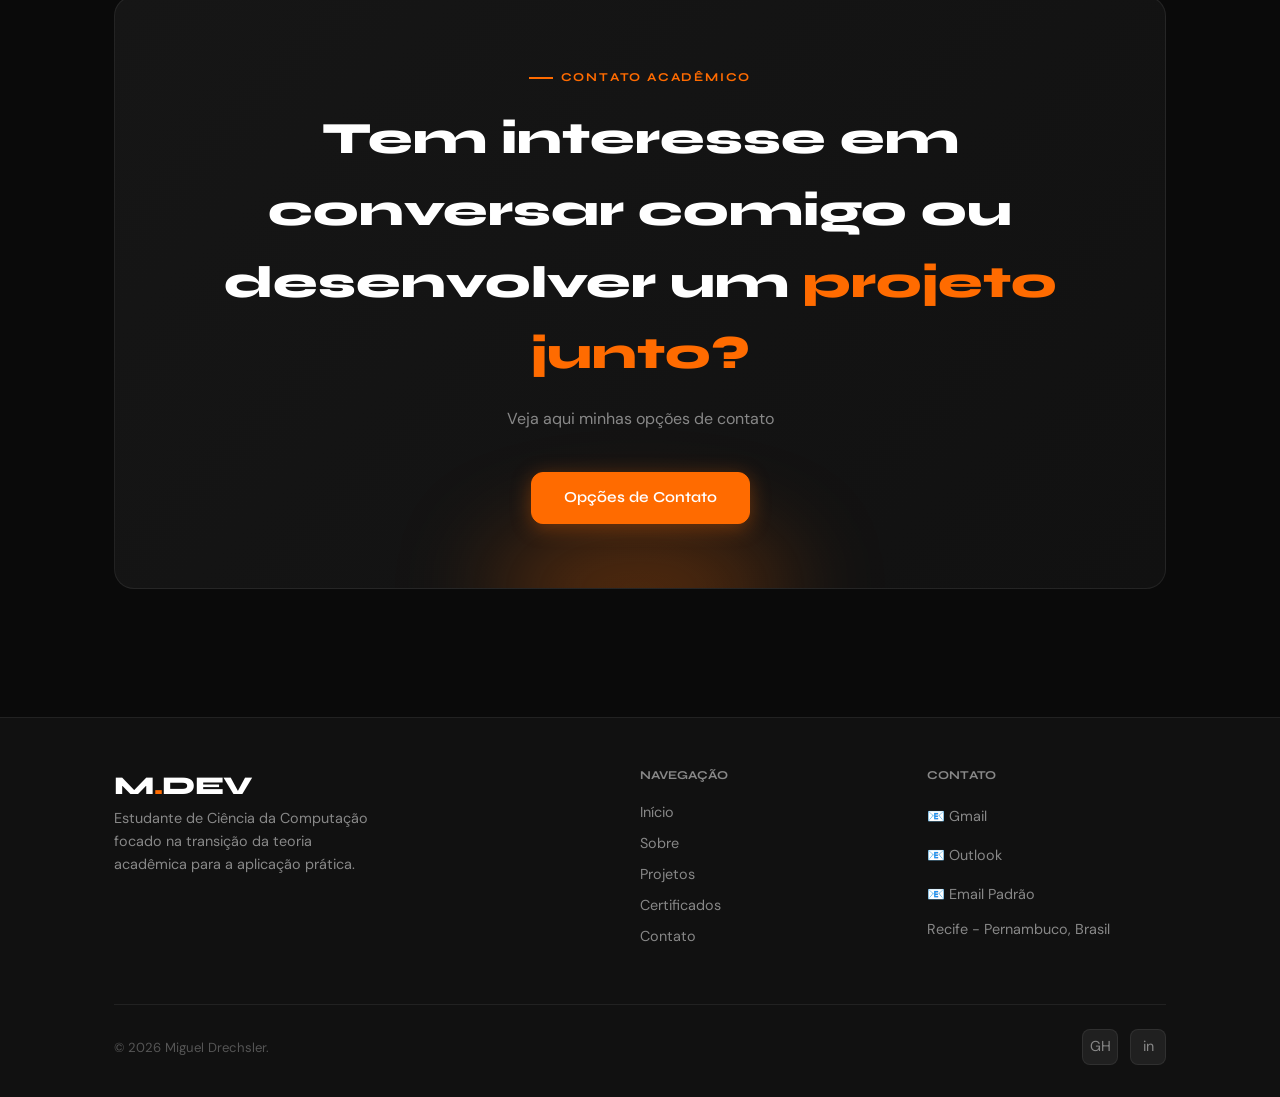
==== commit 9a6874df: "Organização da foto de perfil" ====
--- a/Meu Portfolio/index.html
+++ b/Meu Portfolio/index.html
@@ -111,7 +111,7 @@
         <div class="hero-card anim-float">
           <div class="hero-avatar">
             <div class="avatar-placeholder">
-              <img src="Foto de perfil.jpeg" alt="Miguel Drechsler" class="avatar-image">
+              <img src="Foto_de_perfil.jpeg" alt="Miguel Drechsler" class="avatar-image">
             </div>
             <div class="avatar-ring"></div>
           </div>
@@ -308,4 +308,4 @@
 
 <script src="main.js"></script>
 </body>
-</html>+</html>
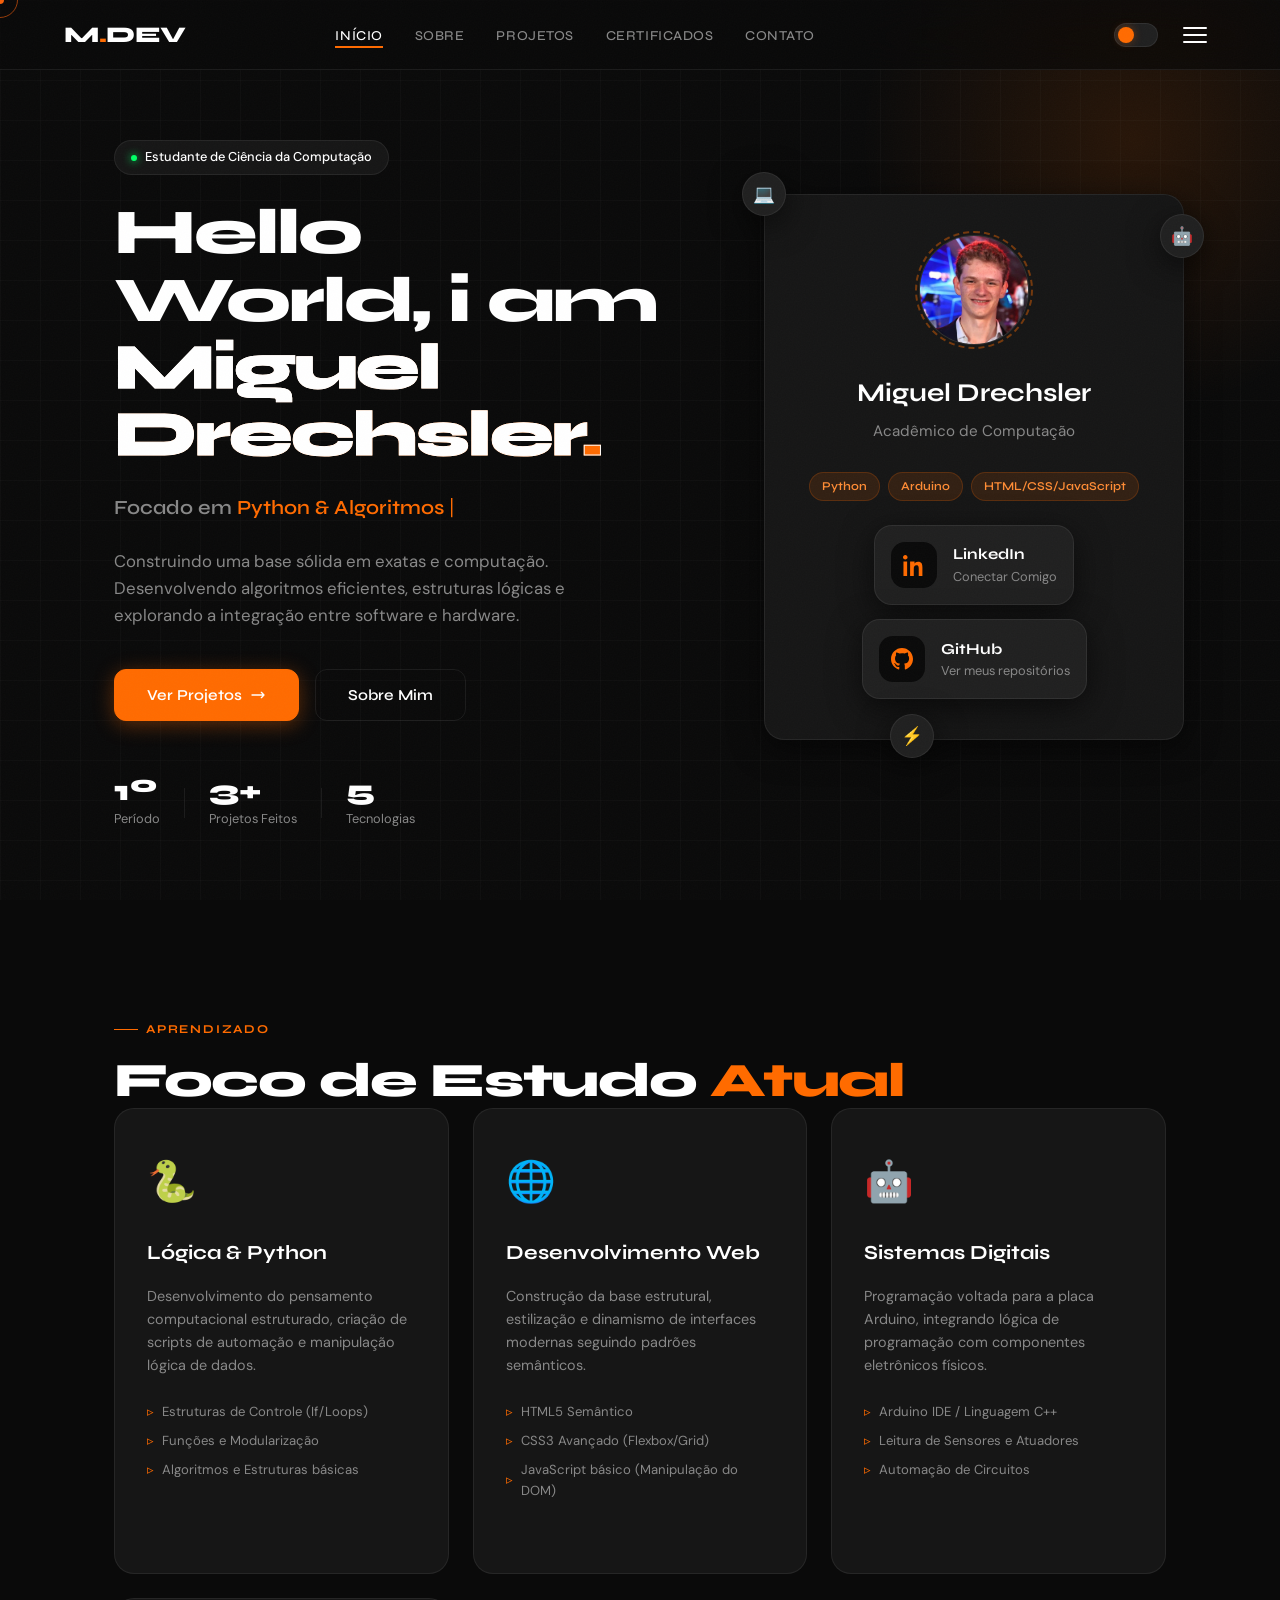
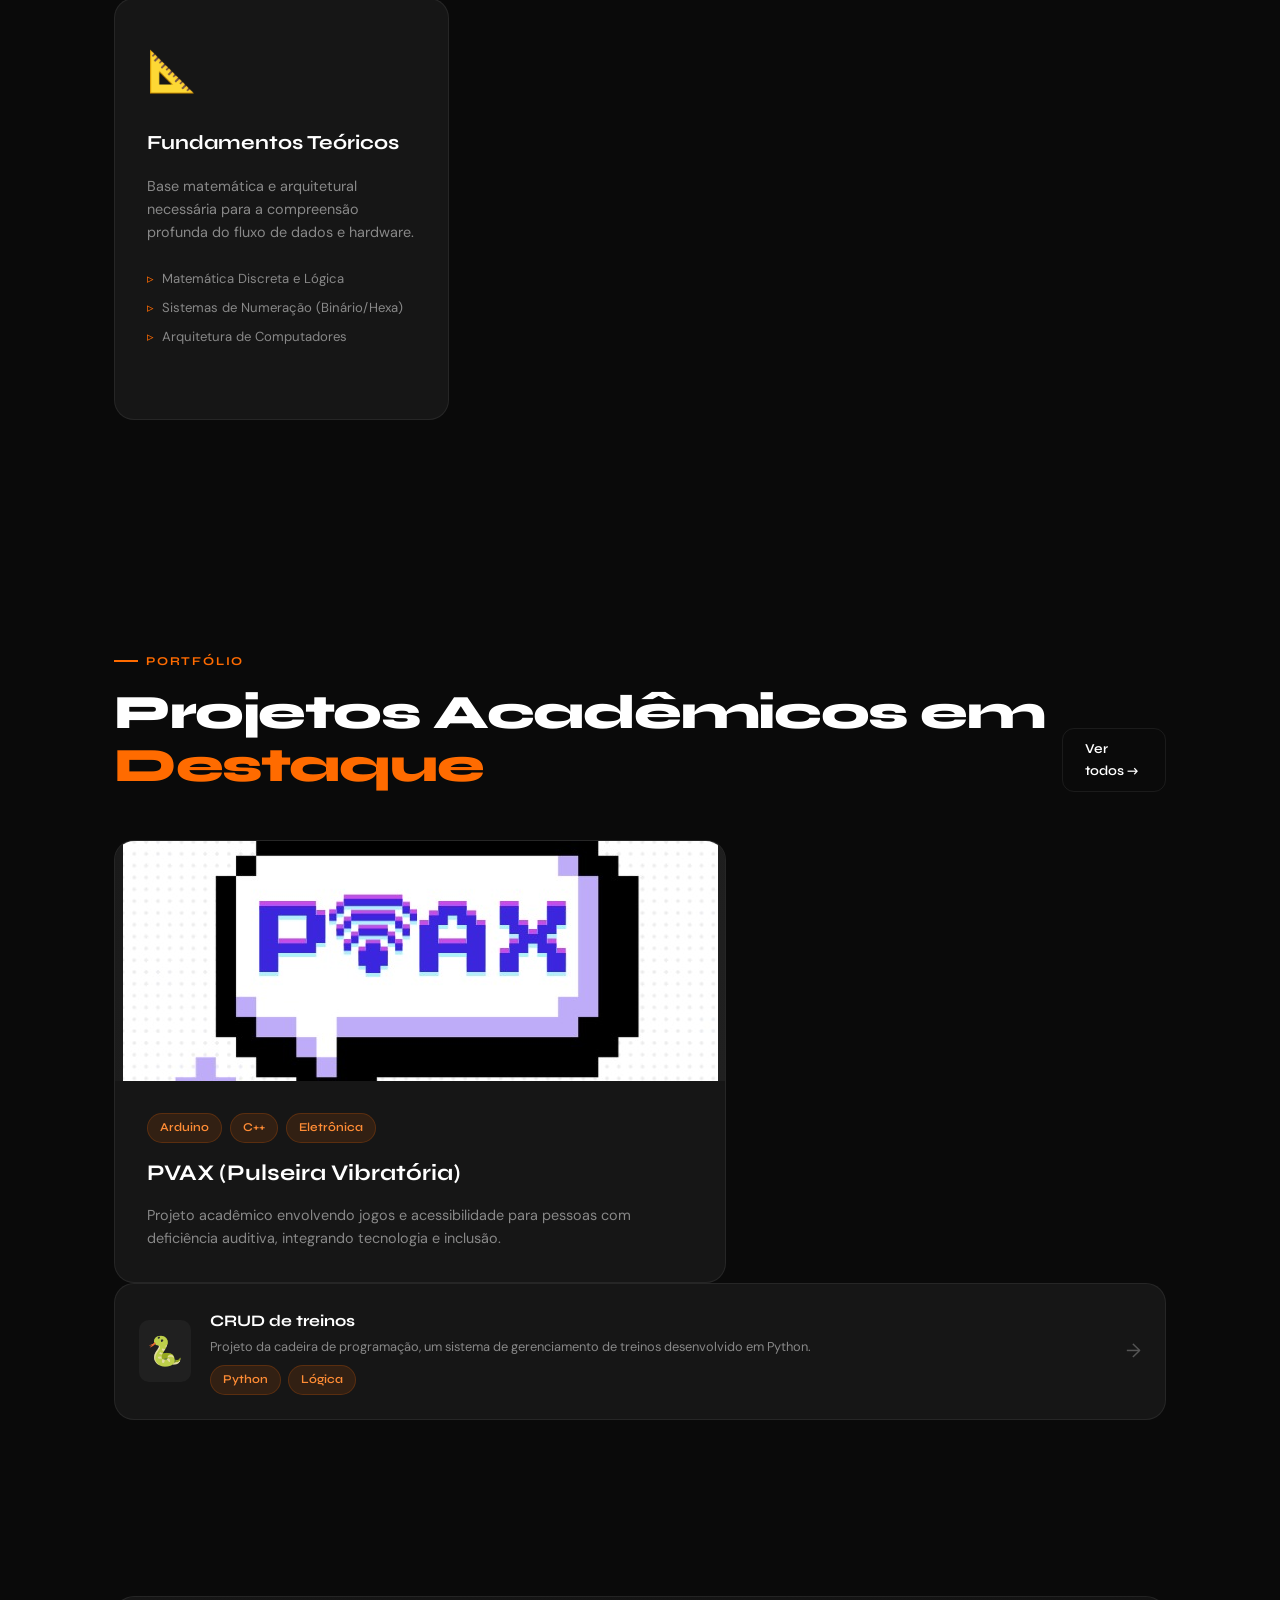
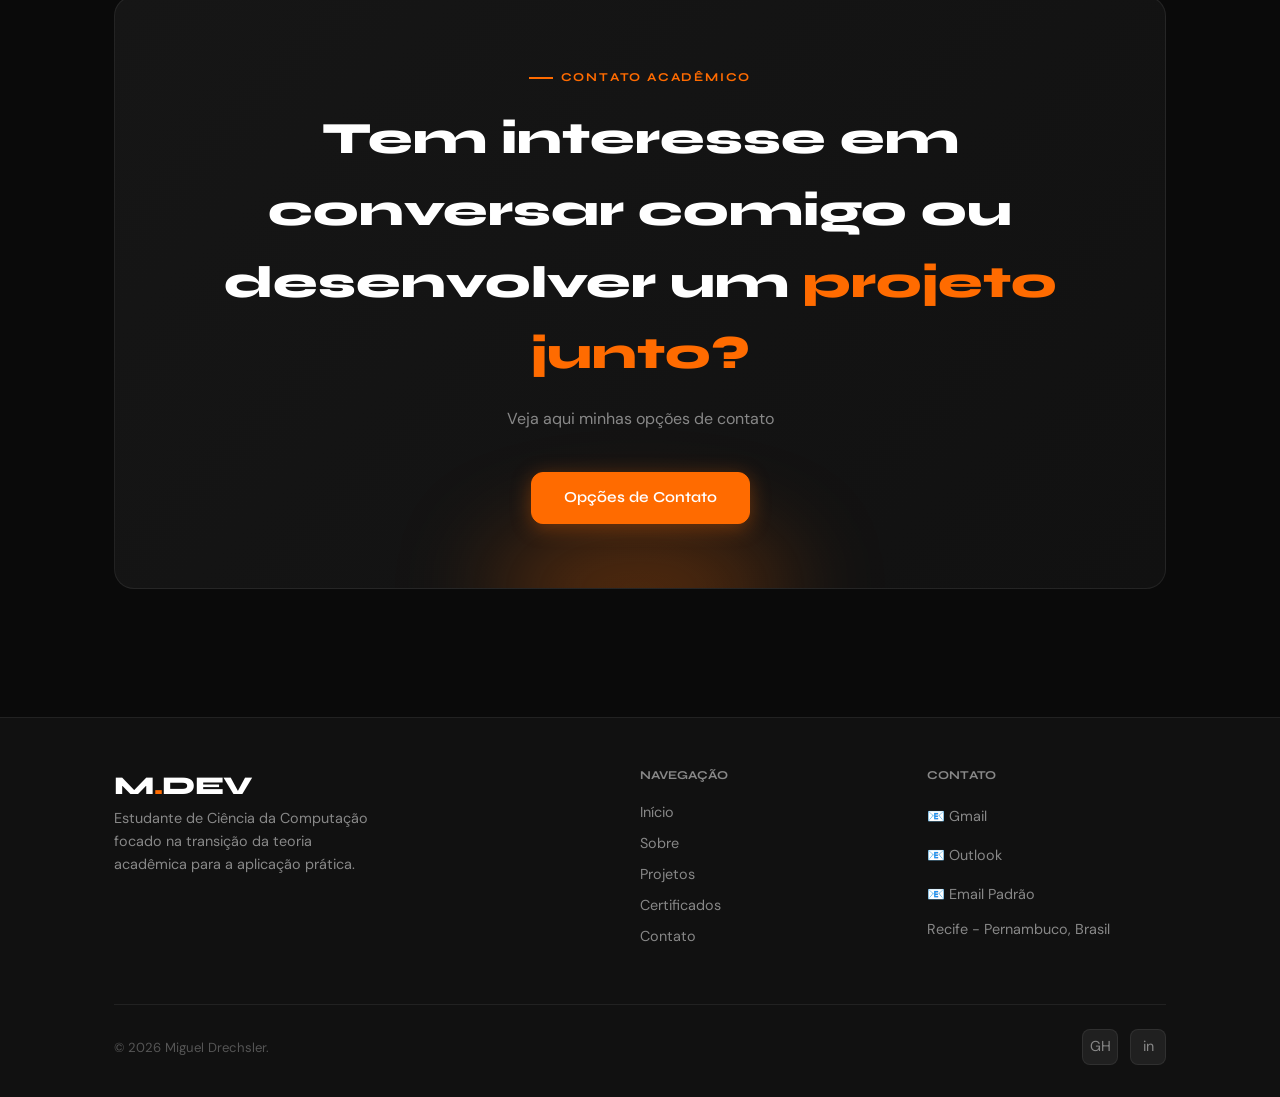
==== commit 9becf4dd: "Update index.html" ====
--- a/Meu Portfolio/index.html
+++ b/Meu Portfolio/index.html
@@ -111,7 +111,7 @@
         <div class="hero-card anim-float">
           <div class="hero-avatar">
             <div class="avatar-placeholder">
-              <img src="Foto_de_perfil.jpeg" alt="Miguel Drechsler" class="avatar-image">
+              <img src="Foto de perfil.jpeg" alt="Miguel Drechsler" class="avatar-image">
             </div>
             <div class="avatar-ring"></div>
           </div>
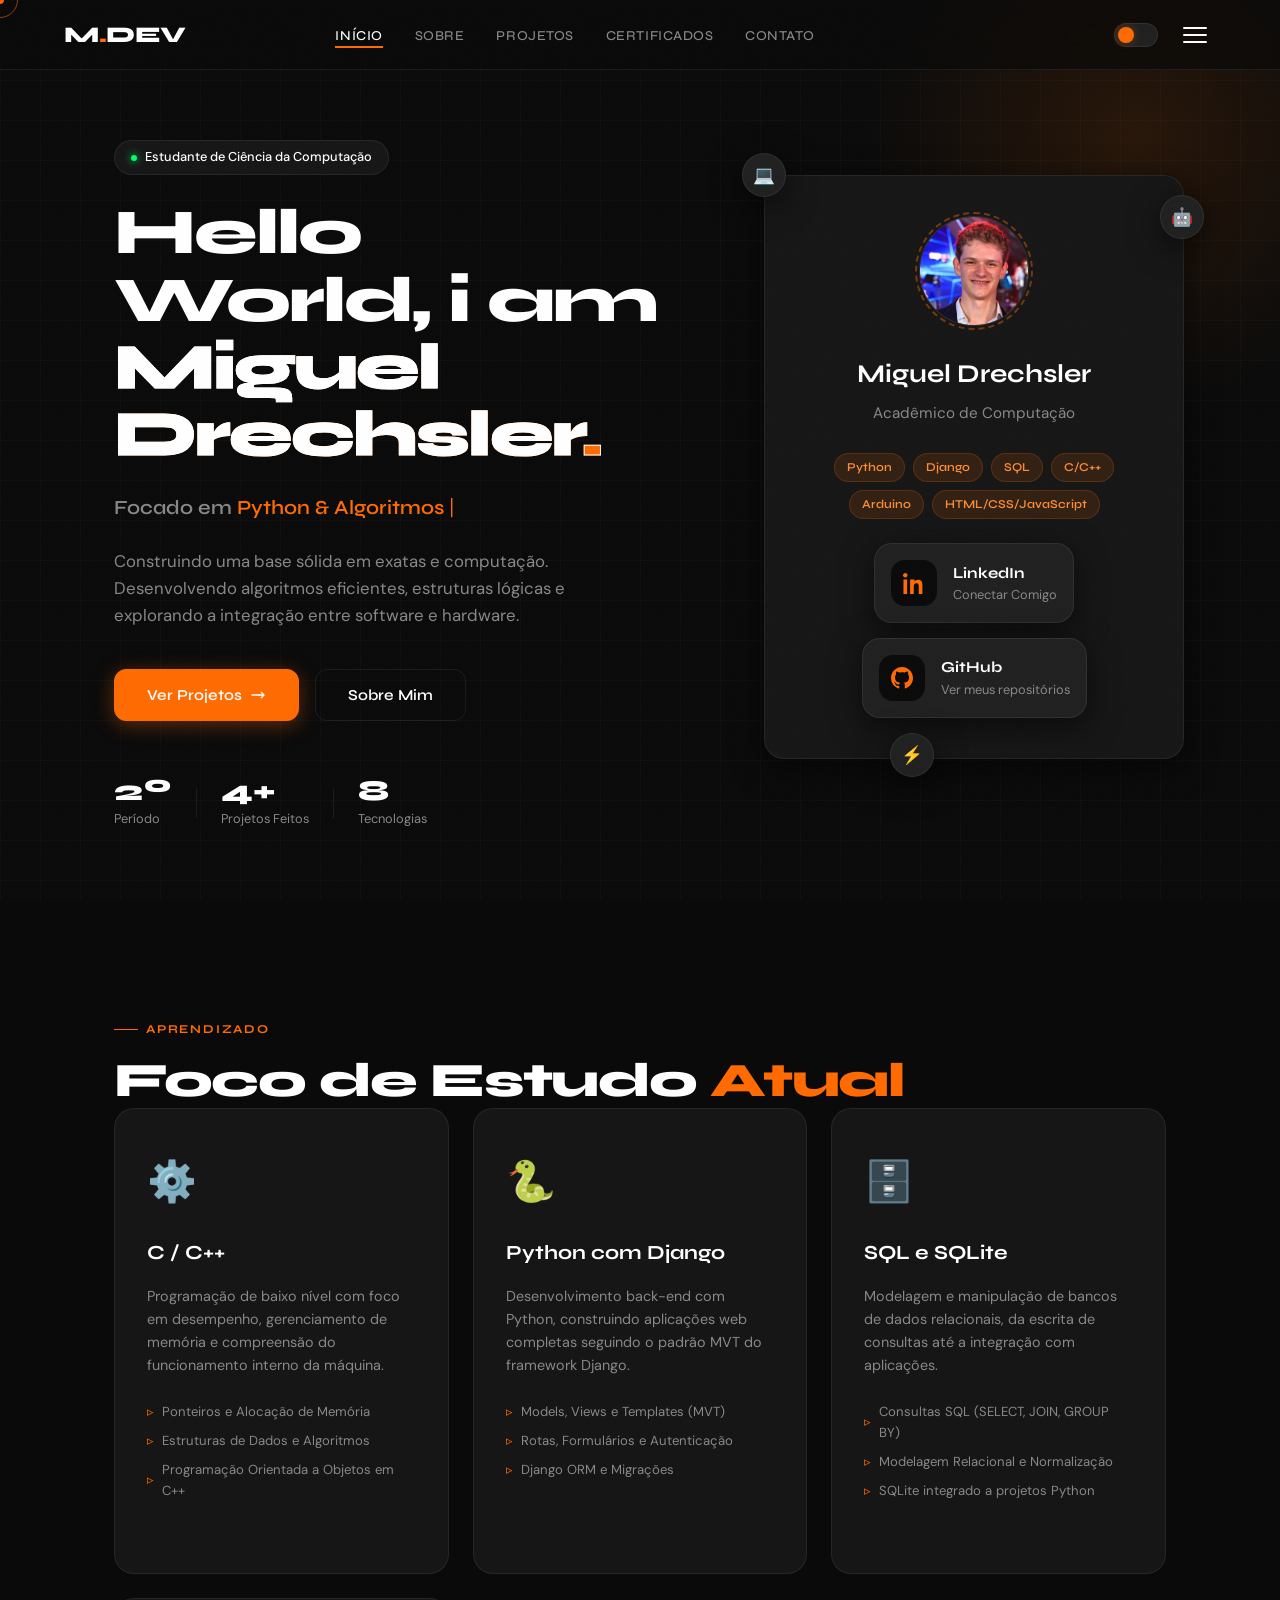
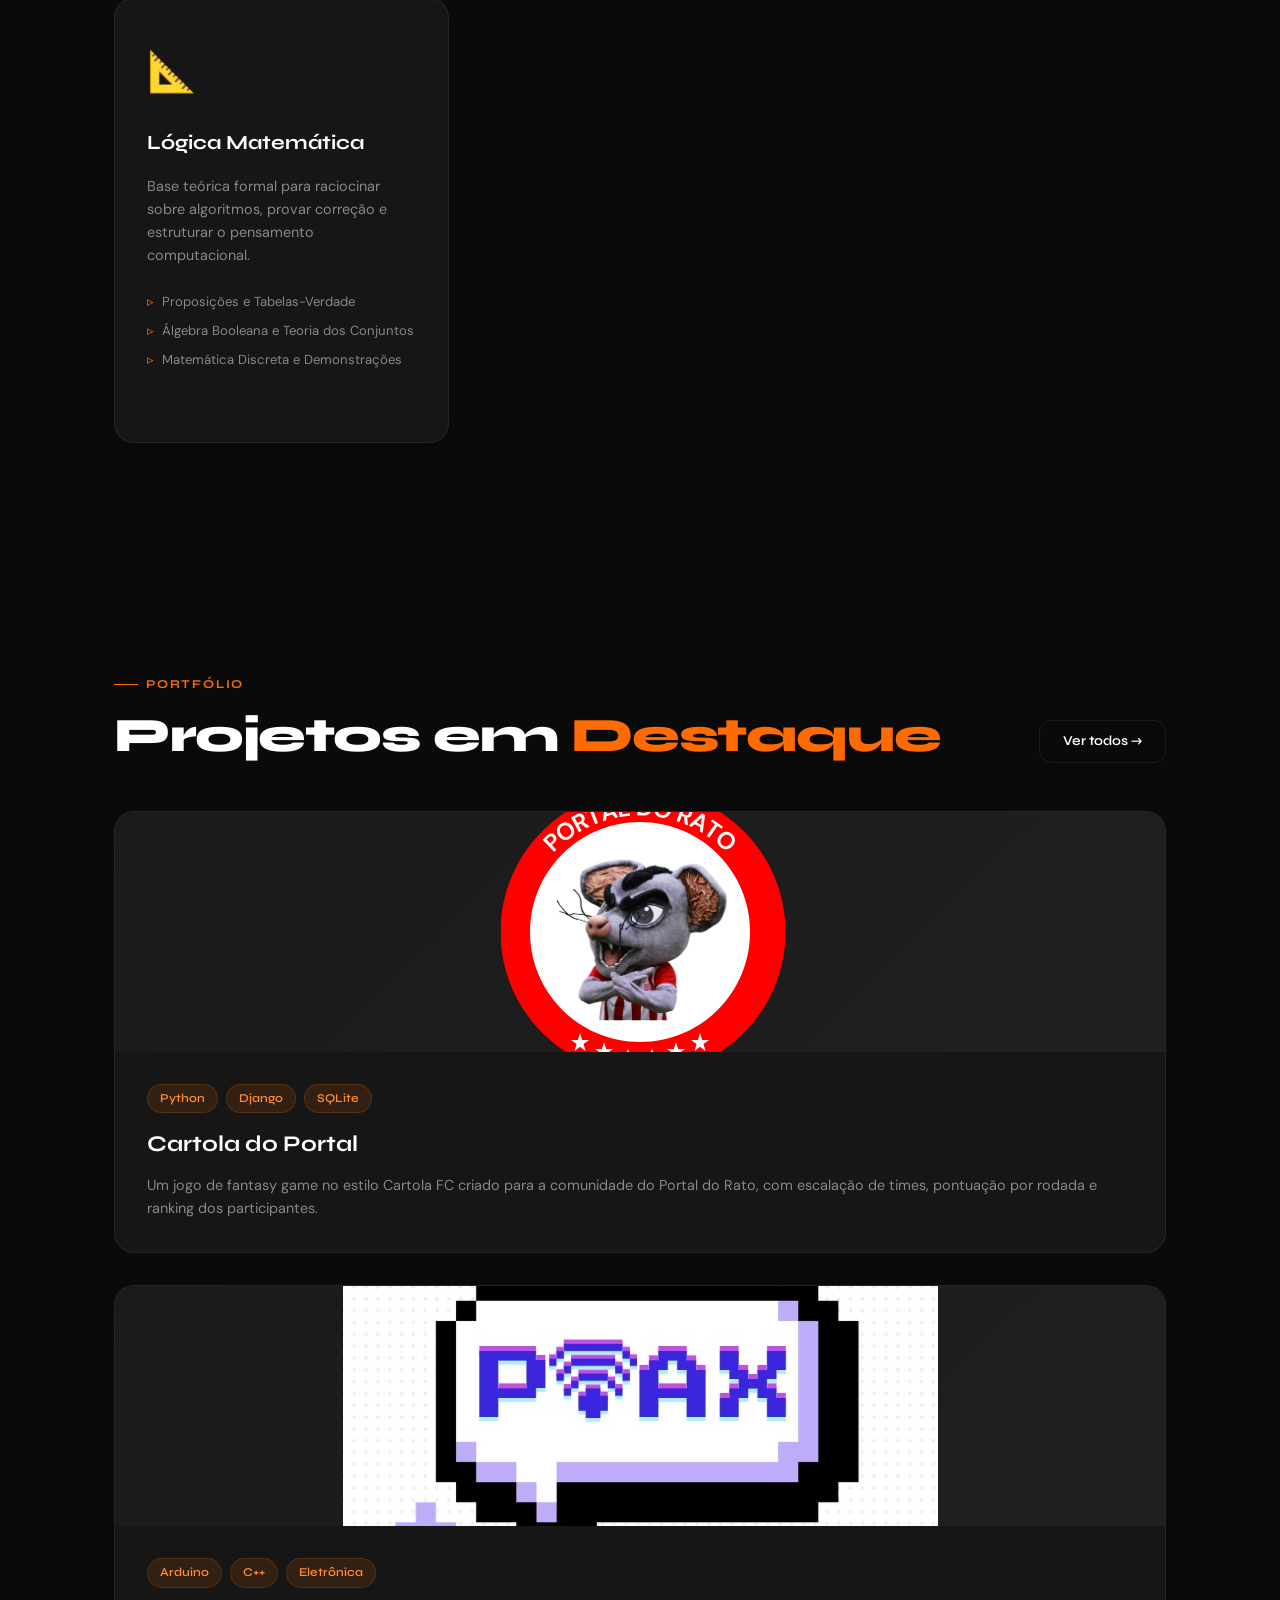
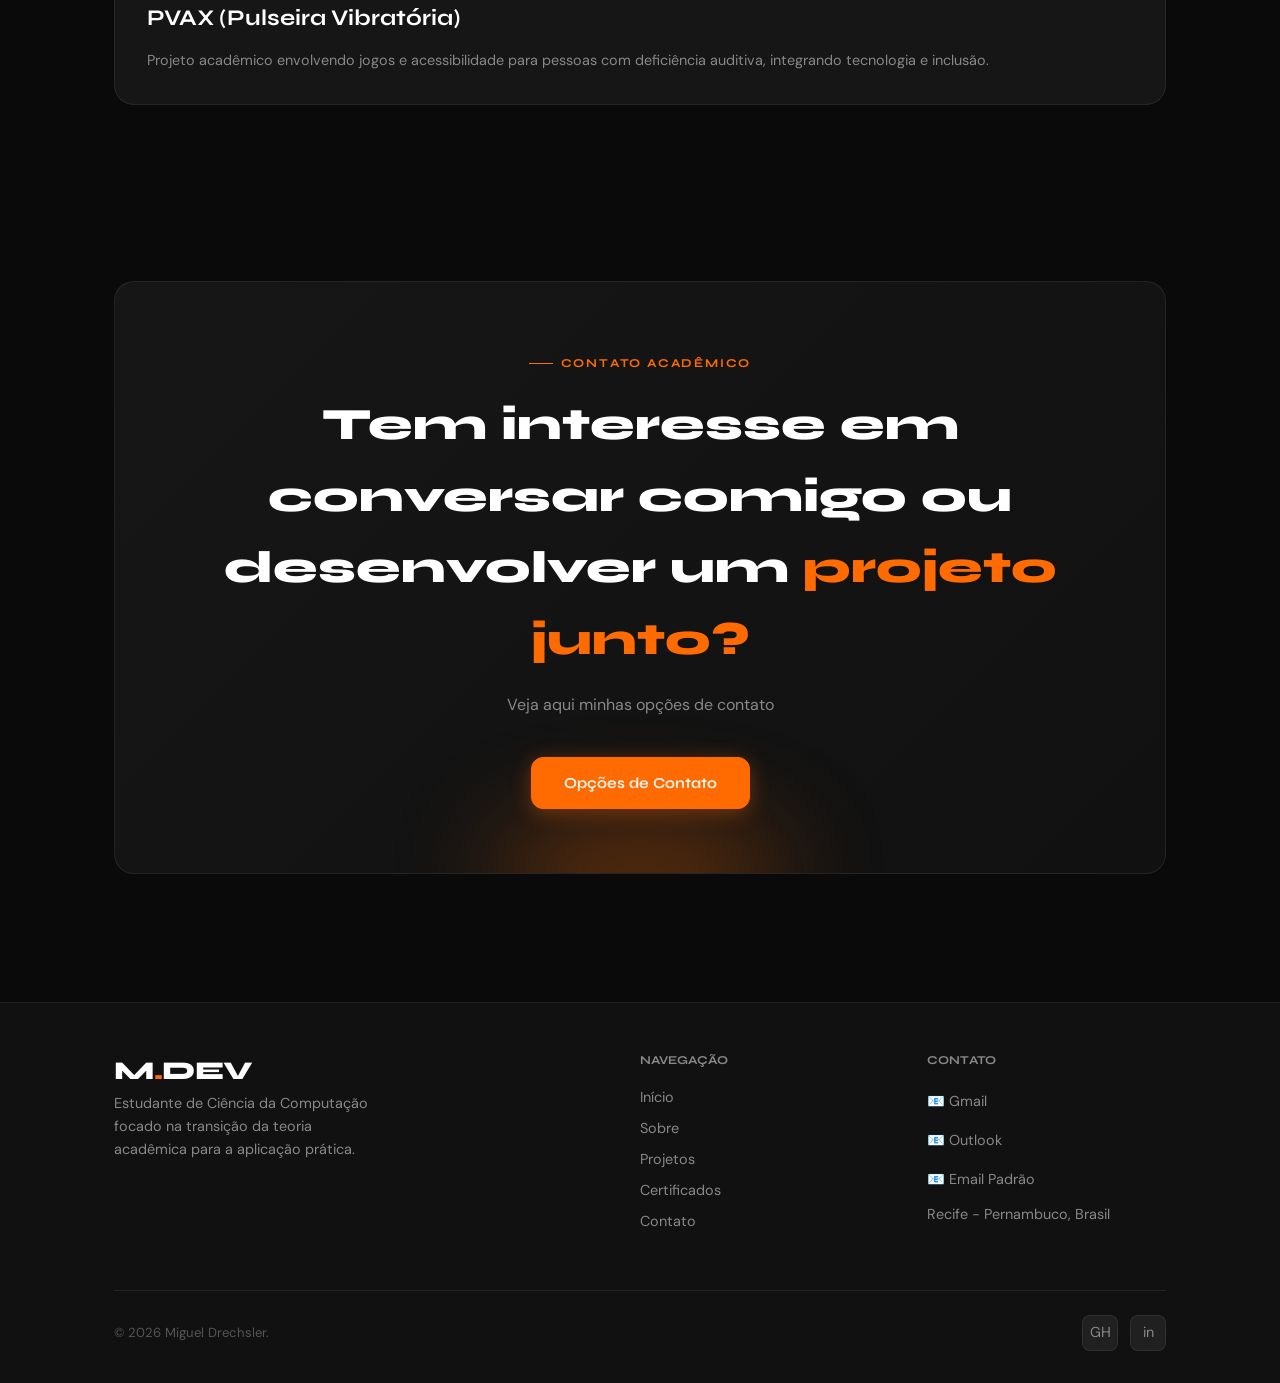
==== commit c0435fea: "Update informations" ====
--- a/Meu Portfolio/index.html
+++ b/Meu Portfolio/index.html
@@ -87,17 +87,17 @@
 
       <div class="hero-stats anim-up" style="animation-delay:0.8s">
         <div class="stat-item">
-          <strong data-counter data-target="1" data-suffix="º">0</strong>
+          <strong data-counter data-target="2" data-suffix="º">0</strong>
           <span>Período</span>
         </div>
         <div class="stat-divider"></div>
         <div class="stat-item">
-          <strong data-counter data-target="3" data-suffix="+">0</strong>
+          <strong data-counter data-target="4" data-suffix="+">0</strong>
           <span>Projetos Feitos</span>
         </div>
         <div class="stat-divider"></div>
         <div class="stat-item">
-          <strong data-counter data-target="5" data-suffix="">0</strong>
+          <strong data-counter data-target="8" data-suffix="">0</strong>
           <span>Tecnologias</span>
         </div>
       </div>
@@ -120,6 +120,9 @@
             <p>Acadêmico de Computação</p>
             <div class="hero-card-tags">
               <span class="tag">Python</span>
+              <span class="tag">Django</span>
+              <span class="tag">SQL</span>
+              <span class="tag">C/C++</span>
               <span class="tag">Arduino</span>
               <span class="tag">HTML/CSS/JavaScript</span>
             </div>
@@ -163,46 +166,46 @@
 
     <div class="services-grid">
       <div class="service-card card reveal" data-delay="0">
+        <div class="service-icon">⚙️</div>
+        <h3>C / C++</h3>
+        <p>Programação de baixo nível com foco em desempenho, gerenciamento de memória e compreensão do funcionamento interno da máquina.</p>
+        <ul class="service-list">
+          <li>Ponteiros e Alocação de Memória</li>
+          <li>Estruturas de Dados e Algoritmos</li>
+          <li>Programação Orientada a Objetos em C++</li>
+        </ul>
+      </div>
+
+      <div class="service-card card reveal" data-delay="100">
         <div class="service-icon">🐍</div>
-        <h3>Lógica & Python</h3>
-        <p>Desenvolvimento do pensamento computacional estruturado, criação de scripts de automação e manipulação lógica de dados.</p>
+        <h3>Python com Django</h3>
+        <p>Desenvolvimento back-end com Python, construindo aplicações web completas seguindo o padrão MVT do framework Django.</p>
         <ul class="service-list">
-          <li>Estruturas de Controle (If/Loops)</li>
-          <li>Funções e Modularização</li>
-          <li>Algoritmos e Estruturas básicas</li>
+          <li>Models, Views e Templates (MVT)</li>
+          <li>Rotas, Formulários e Autenticação</li>
+          <li>Django ORM e Migrações</li>
         </ul>
       </div>
 
-      <div class="service-card card reveal" data-delay="100">
-        <div class="service-icon">🌐</div>
-        <h3>Desenvolvimento Web</h3>
-        <p>Construção da base estrutural, estilização e dinamismo de interfaces modernas seguindo padrões semânticos.</p>
+      <div class="service-card card reveal" data-delay="200">
+        <div class="service-icon">🗄️</div>
+        <h3>SQL e SQLite</h3>
+        <p>Modelagem e manipulação de bancos de dados relacionais, da escrita de consultas até a integração com aplicações.</p>
         <ul class="service-list">
-          <li>HTML5 Semântico</li>
-          <li>CSS3 Avançado (Flexbox/Grid)</li>
-          <li>JavaScript básico (Manipulação do DOM)</li>
-        </ul>
-      </div>
-
-      <div class="service-card card reveal" data-delay="200">
-        <div class="service-icon">🤖</div>
-        <h3>Sistemas Digitais</h3>
-        <p>Programação voltada para a placa Arduino, integrando lógica de programação com componentes eletrônicos físicos.</p>
-        <ul class="service-list">
-          <li>Arduino IDE / Linguagem C++</li>
-          <li>Leitura de Sensores e Atuadores</li>
-          <li>Automação de Circuitos</li>
+          <li>Consultas SQL (SELECT, JOIN, GROUP BY)</li>
+          <li>Modelagem Relacional e Normalização</li>
+          <li>SQLite integrado a projetos Python</li>
         </ul>
       </div>
 
       <div class="service-card card reveal" data-delay="300">
         <div class="service-icon">📐</div>
-        <h3>Fundamentos Teóricos</h3>
-        <p>Base matemática e arquitetural necessária para a compreensão profunda do fluxo de dados e hardware.</p>
+        <h3>Lógica Matemática</h3>
+        <p>Base teórica formal para raciocinar sobre algoritmos, provar correção e estruturar o pensamento computacional.</p>
         <ul class="service-list">
-          <li>Matemática Discreta e Lógica</li>
-          <li>Sistemas de Numeração (Binário/Hexa)</li>
-          <li>Arquitetura de Computadores</li>
+          <li>Proposições e Tabelas-Verdade</li>
+          <li>Álgebra Booleana e Teoria dos Conjuntos</li>
+          <li>Matemática Discreta e Demonstrações</li>
         </ul>
       </div>
     </div>
@@ -214,7 +217,7 @@
     <div class="featured-header reveal">
       <div>
         <p class="section-label">Portfólio</p>
-        <h2 class="section-title">Projetos Acadêmicos em <span>Destaque</span></h2>
+        <h2 class="section-title">Projetos em <span>Destaque</span></h2>
       </div>
       <a href="projetos.html" class="btn btn-outline">Ver todos →</a>
     </div>
@@ -222,9 +225,27 @@
     <div class="featured-grid">
       <div class="featured-card card reveal" data-delay="0">
         <div class="featured-img">
+          <div class="img-placeholder"><span><img src="logo-portal-do-rato%20-%20Copia.png" alt="Cartola do Portal"></span></div>
+          <div class="featured-overlay">
+            <a href="https://github.com/miguel-drechsler/Cartola_Portal_do_Rato" class="btn btn-primary" target="_blank" rel="noreferrer noopener">Ver Repositório ↗</a>
+          </div>
+        </div>
+        <div class="featured-info">
+          <div class="featured-meta">
+            <span class="tag">Python</span>
+            <span class="tag">Django</span>
+            <span class="tag">SQLite</span>
+          </div>
+          <h3>Cartola do Portal</h3>
+          <p>Um jogo de fantasy game no estilo Cartola FC criado para a comunidade do Portal do Rato, com escalação de times, pontuação por rodada e ranking dos participantes.</p>
+        </div>
+      </div>
+
+      <div class="featured-card card reveal" data-delay="150">
+        <div class="featured-img">
           <div class="img-placeholder"><span><img src="pvaxlogo.png" alt="PVAX"></span></div>
           <div class="featured-overlay">
-            <a href="projetos.html" class="btn btn-primary">Ver Detalhes</a>
+            <a href="https://sites.google.com/cesar.school/projetos1-g7/home" class="btn btn-primary" target="_blank" rel="noreferrer noopener">Ver o site ↗</a>
           </div>
         </div>
         <div class="featured-info">
@@ -235,22 +256,6 @@
           </div>
           <h3>PVAX (Pulseira Vibratória)</h3>
           <p>Projeto acadêmico envolvendo jogos e acessibilidade para pessoas com deficiência auditiva, integrando tecnologia e inclusão.</p>
-          </div>
-        </div>
-      </div>
-
-      <div class="mini-projects">
-        <div class="mini-card card reveal" data-delay="150">
-          <div class="mini-icon">🐍</div>
-          <div class="mini-info">
-            <h4>CRUD de treinos</h4>
-            <p>Projeto da cadeira de programação, um sistema de gerenciamento de treinos desenvolvido em Python.</p>
-            <div class="mini-tags">
-              <span class="tag">Python</span>
-              <span class="tag">Lógica</span>
-            </div>
-          </div>
-          <a href="projetos.html" class="mini-arrow">→</a>
         </div>
       </div>
     </div>
--- a/Meu Portfolio/style.css
+++ b/Meu Portfolio/style.css
@@ -279,10 +279,11 @@
 .service-link { font-family: var(--font-head); font-size: 0.8rem; font-weight: 700; color: var(--orange); text-transform: uppercase; }
 
 .featured-header { display: flex; justify-content: space-between; align-items: flex-end; margin-bottom: 3rem; }
-.featured-grid { display: grid; grid-template-columns: 1.2fr 0.8fr; gap: 2rem; }
+.featured-grid { display: grid; grid-template-columns: 1fr; gap: 2rem; }
 .featured-card { display: flex; flex-direction: column; height: 100%; }
 .featured-img { height: 240px; background: var(--surface-2); position: relative; overflow: hidden; }
 .img-placeholder { width: 100%; height: 100%; display: flex; align-items: center; justify-content: center; font-size: 4rem; background: linear-gradient(135deg, var(--bg-3), var(--surface-2)); }
+.img-placeholder img { max-height: 100%; width: auto; object-fit: contain; }
 .featured-overlay { position: absolute; inset: 0; background: rgba(10,10,10,0.8); display: flex; align-items: center; justify-content: center; opacity: 0; transition: opacity var(--transition); }
 .featured-card:hover .featured-overlay { opacity: 1; }
 .featured-info { padding: 2rem; display: flex; flex-direction: column; gap: 0.8rem; }
